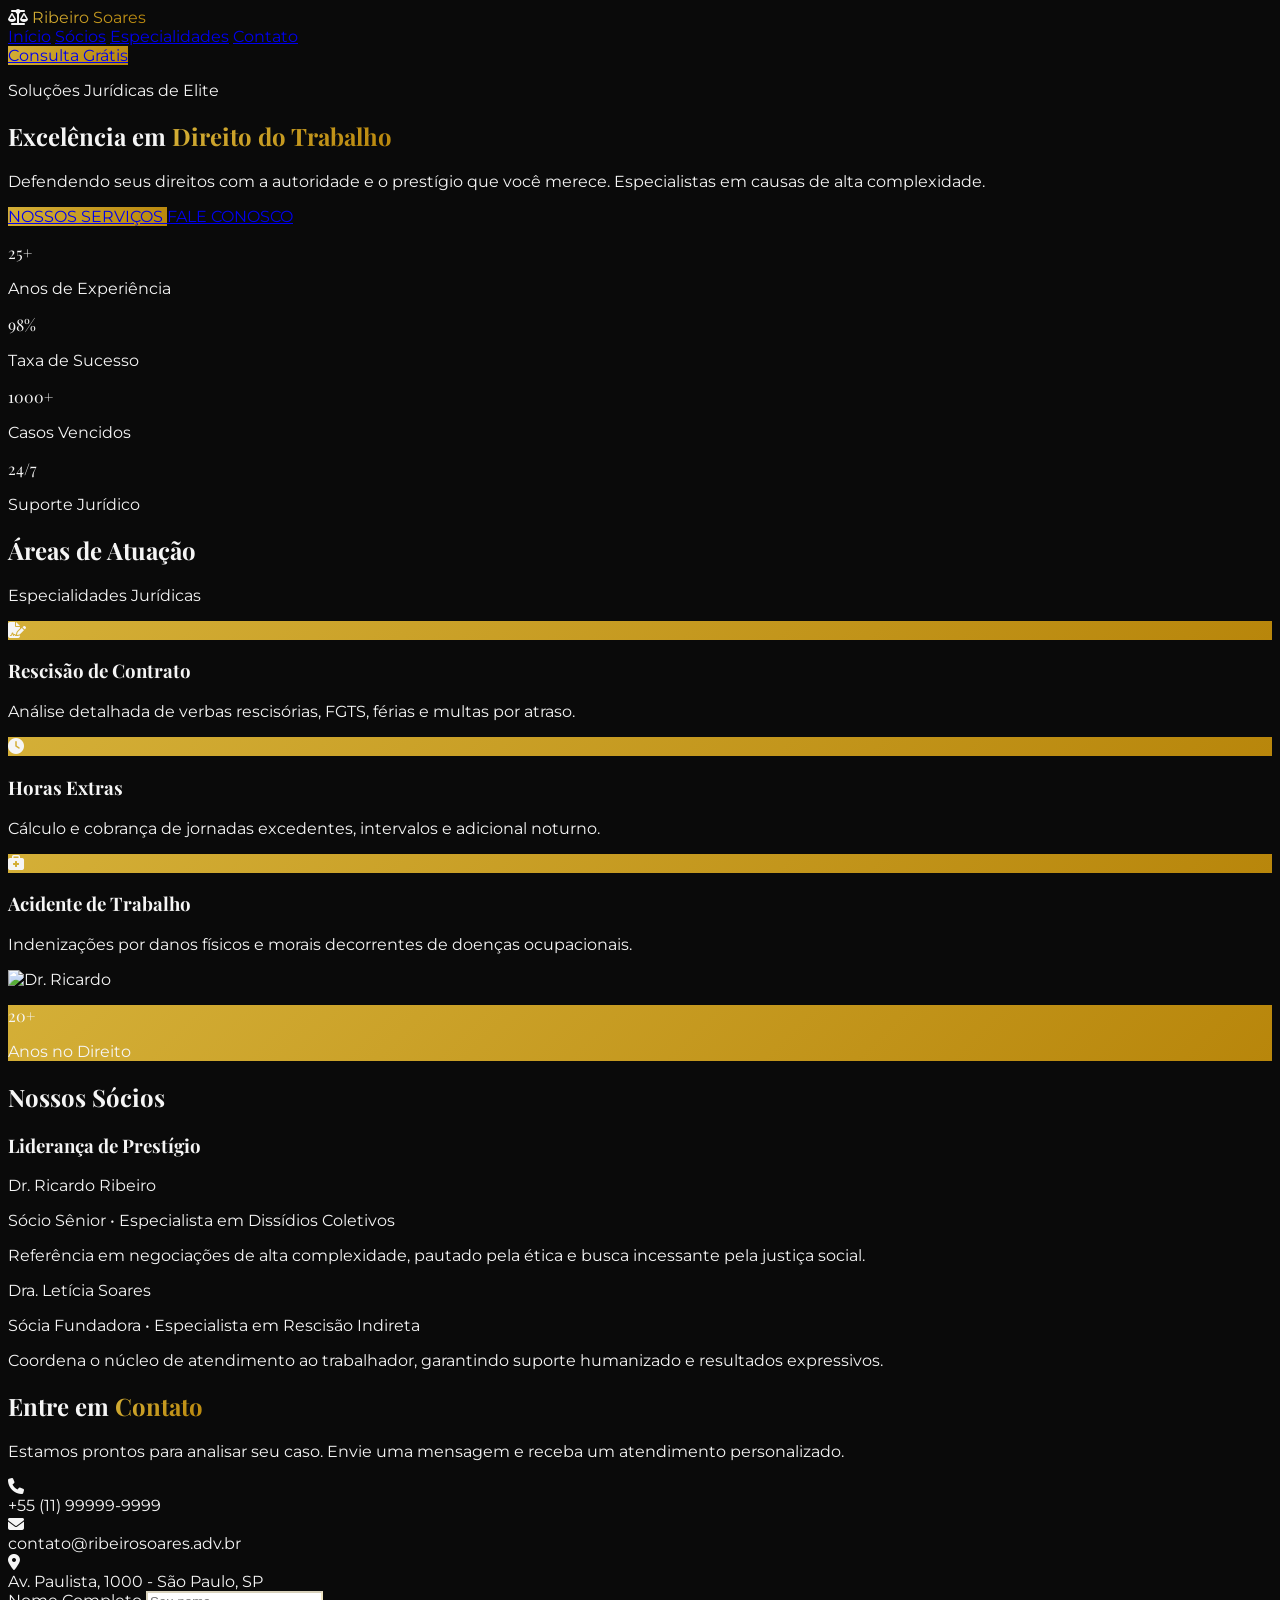
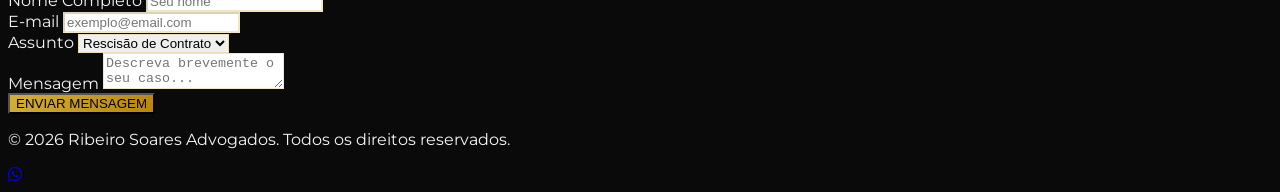
==== WEB_FINAL/index.html @ c2df403e "Add final pure web version - Ribeiro Soares Advogados" ====
<!DOCTYPE html>
<html lang="pt-BR" class="scroll-smooth">
<head>
    <meta charset="UTF-8">
    <meta name="viewport" content="width=device-width, initial-scale=1.0">
    <title>Ribeiro Soares Advogados - Direito do Trabalho</title>
    <script src="https://cdn.tailwindcss.com"></script>
    <link rel="stylesheet" href="https://cdnjs.cloudflare.com/ajax/libs/font-awesome/6.4.0/css/all.min.css">
    <link rel="manifest" href="manifest.json">
    <meta name="theme-color" content="#D4AF37">
    <style>
        @import url('https://fonts.googleapis.com/css2?family=Playfair+Display:wght@400;700&family=Montserrat:wght@300;400;600&display=swap');

        :root {
            --deep-black: #0A0A0A;
            --brushed-gold: #D4AF37;
            --dark-gold: #B8860B;
            --soft-white: #F5F5F5;
        }

        body {
            background-color: var(--deep-black);
            color: var(--soft-white);
            font-family: 'Montserrat', sans-serif;
        }

        h1, h2, h3, .font-serif {
            font-family: 'Playfair Display', serif;
        }

        .gold-gradient {
            background: linear-gradient(135deg, var(--brushed-gold), var(--dark-gold));
            -webkit-background-clip: text;
            -webkit-text-fill-color: transparent;
        }

        .bg-gold {
            background: linear-gradient(135deg, var(--brushed-gold), var(--dark-gold));
        }

        .gold-border {
            border-color: rgba(212, 175, 55, 0.3);
        }

        .shimmer {
            background: linear-gradient(90deg, transparent, rgba(255,255,255,0.2), transparent);
            background-size: 200% 100%;
            animation: shimmer 3s infinite;
        }

        @keyframes shimmer {
            0% { background-position: -200% 0; }
            100% { background-position: 200% 0; }
        }

        .hero-bg {
            background-image: linear-gradient(to bottom, rgba(10, 10, 10, 0.8), rgba(10, 10, 10, 0.9)), url('https://images.unsplash.com/photo-1589829545856-d10d557cf95f?auto=format&fit=crop&w=1920&q=80');
            background-size: cover;
            background-position: center;
        }
    </style>
</head>
<body class="overflow-x-hidden">

    <!-- Navigation -->
    <nav class="fixed w-full z-50 bg-black/80 backdrop-blur-md border-b gold-border">
        <div class="max-w-7xl mx-auto px-6 h-20 flex items-center justify-between">
            <div class="flex items-center space-x-3">
                <i class="fas fa-scale-balanced text-3xl text-[#D4AF37]"></i>
                <span class="text-xl font-bold tracking-widest gold-gradient uppercase">Ribeiro Soares</span>
            </div>
            <div class="hidden md:flex space-x-8 text-sm font-semibold tracking-wider">
                <a href="#inicio" class="hover:text-[#D4AF37] transition-colors uppercase">Início</a>
                <a href="#sobre" class="hover:text-[#D4AF37] transition-colors uppercase">Sócios</a>
                <a href="#servicos" class="hover:text-[#D4AF37] transition-colors uppercase">Especialidades</a>
                <a href="#contato" class="hover:text-[#D4AF37] transition-colors uppercase">Contato</a>
            </div>
            <a href="https://wa.me/5511999999999" class="bg-gold px-6 py-2 rounded-full text-black font-bold text-xs hover:scale-105 transition-transform uppercase tracking-tighter">
                Consulta Grátis
            </a>
        </div>
    </nav>

    <!-- Hero Section -->
    <section id="inicio" class="hero-bg min-h-screen flex items-center justify-center pt-20 px-6">
        <div class="max-w-4xl text-center">
            <p class="text-[#D4AF37] tracking-[0.5em] mb-6 text-sm font-light uppercase animate-pulse">Soluções Jurídicas de Elite</p>
            <h1 class="text-5xl md:text-7xl font-bold mb-8 leading-tight">Excelência em <span class="gold-gradient">Direito do Trabalho</span></h1>
            <p class="text-gray-400 text-lg mb-12 max-w-2xl mx-auto leading-relaxed">
                Defendendo seus direitos com a autoridade e o prestígio que você merece. Especialistas em causas de alta complexidade.
            </p>
            <div class="flex flex-col md:flex-row items-center justify-center gap-6">
                <a href="#servicos" class="bg-gold px-10 py-4 rounded-xl text-black font-bold hover:shadow-[0_0_20px_rgba(212,175,55,0.4)] transition-all">
                    NOSSOS SERVIÇOS
                </a>
                <a href="#contato" class="border border-[#D4AF37] text-white px-10 py-4 rounded-xl font-bold hover:bg-[#D4AF37]/10 transition-all">
                    FALE CONOSCO
                </a>
            </div>
        </div>
    </section>

    <!-- Trust Indicators -->
    <div class="bg-black py-16 gold-border border-y">
        <div class="max-w-7xl mx-auto px-6 grid grid-cols-2 md:grid-cols-4 gap-8 text-center">
            <div>
                <p class="text-4xl font-bold text-[#D4AF37] mb-2 font-serif">25+</p>
                <p class="text-xs text-gray-500 tracking-widest uppercase">Anos de Experiência</p>
            </div>
            <div>
                <p class="text-4xl font-bold text-[#D4AF37] mb-2 font-serif">98%</p>
                <p class="text-xs text-gray-500 tracking-widest uppercase">Taxa de Sucesso</p>
            </div>
            <div>
                <p class="text-4xl font-bold text-[#D4AF37] mb-2 font-serif">1000+</p>
                <p class="text-xs text-gray-500 tracking-widest uppercase">Casos Vencidos</p>
            </div>
            <div>
                <p class="text-4xl font-bold text-[#D4AF37] mb-2 font-serif">24/7</p>
                <p class="text-xs text-gray-500 tracking-widest uppercase">Suporte Jurídico</p>
            </div>
        </div>
    </div>

    <!-- Practice Areas -->
    <section id="servicos" class="py-24 px-6 bg-[#0F0F0F]">
        <div class="max-w-7xl mx-auto text-center mb-16">
            <h2 class="text-[#D4AF37] text-sm tracking-widest mb-4 uppercase">Áreas de Atuação</h2>
            <p class="text-4xl font-bold">Especialidades Jurídicas</p>
        </div>
        <div class="max-w-7xl mx-auto grid grid-cols-1 md:grid-cols-3 gap-8">
            <!-- Card 1 -->
            <div class="bg-[#1A1A1A] p-10 rounded-3xl border gold-border hover:scale-[1.02] transition-all group cursor-default">
                <div class="w-14 h-14 bg-gold rounded-2xl flex items-center justify-center mb-8 shadow-[0_10px_20px_rgba(212,175,55,0.2)]">
                    <i class="fas fa-file-signature text-black text-2xl"></i>
                </div>
                <h3 class="text-2xl font-bold mb-4 group-hover:text-[#D4AF37] transition-colors">Rescisão de Contrato</h3>
                <p class="text-gray-400 leading-relaxed">Análise detalhada de verbas rescisórias, FGTS, férias e multas por atraso.</p>
            </div>
            <!-- Card 2 -->
            <div class="bg-[#1A1A1A] p-10 rounded-3xl border gold-border hover:scale-[1.02] transition-all group cursor-default">
                <div class="w-14 h-14 bg-gold rounded-2xl flex items-center justify-center mb-8 shadow-[0_10px_20px_rgba(212,175,55,0.2)]">
                    <i class="fas fa-clock text-black text-2xl"></i>
                </div>
                <h3 class="text-2xl font-bold mb-4 group-hover:text-[#D4AF37] transition-colors">Horas Extras</h3>
                <p class="text-gray-400 leading-relaxed">Cálculo e cobrança de jornadas excedentes, intervalos e adicional noturno.</p>
            </div>
            <!-- Card 3 -->
            <div class="bg-[#1A1A1A] p-10 rounded-3xl border gold-border hover:scale-[1.02] transition-all group cursor-default">
                <div class="w-14 h-14 bg-gold rounded-2xl flex items-center justify-center mb-8 shadow-[0_10px_20px_rgba(212,175,55,0.2)]">
                    <i class="fas fa-briefcase-medical text-black text-2xl"></i>
                </div>
                <h3 class="text-2xl font-bold mb-4 group-hover:text-[#D4AF37] transition-colors">Acidente de Trabalho</h3>
                <p class="text-gray-400 leading-relaxed">Indenizações por danos físicos e morais decorrentes de doenças ocupacionais.</p>
            </div>
        </div>
    </section>

    <!-- Partners -->
    <section id="sobre" class="py-24 px-6">
        <div class="max-w-7xl mx-auto grid grid-cols-1 md:grid-cols-2 gap-16 items-center">
            <div class="relative">
                <div class="aspect-[4/5] rounded-3xl overflow-hidden border gold-border">
                    <img src="https://images.unsplash.com/photo-1560250097-0b93528c311a?auto=format&fit=crop&w=800&q=80" alt="Dr. Ricardo" class="w-full h-full object-cover">
                </div>
                <div class="absolute -bottom-8 -right-8 bg-gold p-8 rounded-3xl text-black hidden md:block">
                    <p class="text-3xl font-serif font-bold">20+</p>
                    <p class="text-xs font-bold uppercase tracking-widest">Anos no Direito</p>
                </div>
            </div>
            <div>
                <h2 class="text-[#D4AF37] text-sm tracking-widest mb-4 uppercase">Nossos Sócios</h2>
                <h3 class="text-4xl font-bold mb-8">Liderança de Prestígio</h3>
                <div class="space-y-8">
                    <div class="bg-[#1A1A1A] p-6 rounded-2xl border gold-border">
                        <p class="text-xl font-bold text-[#D4AF37]">Dr. Ricardo Ribeiro</p>
                        <p class="text-sm text-gray-400 mb-4">Sócio Sênior • Especialista em Dissídios Coletivos</p>
                        <p class="text-gray-300 leading-relaxed">Referência em negociações de alta complexidade, pautado pela ética e busca incessante pela justiça social.</p>
                    </div>
                    <div class="bg-[#1A1A1A] p-6 rounded-2xl border gold-border">
                        <p class="text-xl font-bold text-[#D4AF37]">Dra. Letícia Soares</p>
                        <p class="text-sm text-gray-400 mb-4">Sócia Fundadora • Especialista em Rescisão Indireta</p>
                        <p class="text-gray-300 leading-relaxed">Coordena o núcleo de atendimento ao trabalhador, garantindo suporte humanizado e resultados expressivos.</p>
                    </div>
                </div>
            </div>
        </div>
    </section>

    <!-- Contact Section -->
    <section id="contato" class="py-24 px-6 bg-[#0F0F0F]">
        <div class="max-w-7xl mx-auto grid grid-cols-1 lg:grid-cols-2 gap-16">
            <div>
                <h2 class="text-5xl font-bold mb-8">Entre em <span class="gold-gradient">Contato</span></h2>
                <p class="text-gray-400 mb-12 text-lg leading-relaxed">
                    Estamos prontos para analisar seu caso. Envie uma mensagem e receba um atendimento personalizado.
                </p>
                <div class="space-y-6">
                    <div class="flex items-center space-x-4">
                        <div class="w-12 h-12 rounded-full border gold-border flex items-center justify-center">
                            <i class="fas fa-phone text-[#D4AF37]"></i>
                        </div>
                        <span>+55 (11) 99999-9999</span>
                    </div>
                    <div class="flex items-center space-x-4">
                        <div class="w-12 h-12 rounded-full border gold-border flex items-center justify-center">
                            <i class="fas fa-envelope text-[#D4AF37]"></i>
                        </div>
                        <span>contato@ribeirosoares.adv.br</span>
                    </div>
                    <div class="flex items-center space-x-4">
                        <div class="w-12 h-12 rounded-full border gold-border flex items-center justify-center">
                            <i class="fas fa-location-dot text-[#D4AF37]"></i>
                        </div>
                        <span>Av. Paulista, 1000 - São Paulo, SP</span>
                    </div>
                </div>
            </div>
            <div class="bg-[#1A1A1A] p-8 md:p-12 rounded-[2.5rem] border gold-border shadow-2xl relative overflow-hidden">
                <div class="shimmer absolute inset-0 opacity-5 pointer-events-none"></div>
                <form class="space-y-6 relative z-10">
                    <div class="grid grid-cols-1 md:grid-cols-2 gap-6">
                        <div class="space-y-2">
                            <label class="text-xs uppercase tracking-widest text-gray-500 font-bold">Nome Completo</label>
                            <input type="text" class="w-full bg-black/50 border gold-border rounded-xl px-4 py-4 focus:border-[#D4AF37] outline-none transition-all" placeholder="Seu nome">
                        </div>
                        <div class="space-y-2">
                            <label class="text-xs uppercase tracking-widest text-gray-500 font-bold">E-mail</label>
                            <input type="email" class="w-full bg-black/50 border gold-border rounded-xl px-4 py-4 focus:border-[#D4AF37] outline-none transition-all" placeholder="exemplo@email.com">
                        </div>
                    </div>
                    <div class="space-y-2">
                        <label class="text-xs uppercase tracking-widest text-gray-500 font-bold">Assunto</label>
                        <select class="w-full bg-black/50 border gold-border rounded-xl px-4 py-4 focus:border-[#D4AF37] outline-none transition-all appearance-none">
                            <option>Rescisão de Contrato</option>
                            <option>Horas Extras</option>
                            <option>Assédio Moral</option>
                            <option>Outros</option>
                        </select>
                    </div>
                    <div class="space-y-2">
                        <label class="text-xs uppercase tracking-widest text-gray-500 font-bold">Mensagem</label>
                        <textarea class="w-full bg-black/50 border gold-border rounded-xl px-4 py-4 h-32 focus:border-[#D4AF37] outline-none transition-all" placeholder="Descreva brevemente o seu caso..."></textarea>
                    </div>
                    <button class="w-full bg-gold py-5 rounded-2xl text-black font-black tracking-widest hover:scale-[1.01] active:scale-95 transition-all">
                        ENVIAR MENSAGEM
                    </button>
                </form>
            </div>
        </div>
    </section>

    <!-- Footer -->
    <footer class="py-12 px-6 border-t gold-border text-center">
        <p class="text-gray-500 text-sm">© 2026 Ribeiro Soares Advogados. Todos os direitos reservados.</p>
    </footer>

    <!-- Floating WhatsApp -->
    <a href="https://wa.me/5511999999999" target="_blank" class="fixed bottom-8 right-8 bg-[#25D366] w-16 h-16 rounded-full flex items-center justify-center text-3xl shadow-2xl hover:scale-110 transition-transform z-50">
        <i class="fab fa-whatsapp text-white"></i>
    </a>

    <script>
        // Register Service Worker for PWA
        if ('serviceWorker' in navigator) {
            window.addEventListener('load', () => {
                navigator.serviceWorker.register('sw.js');
            });
        }
    </script>
</body>
</html>
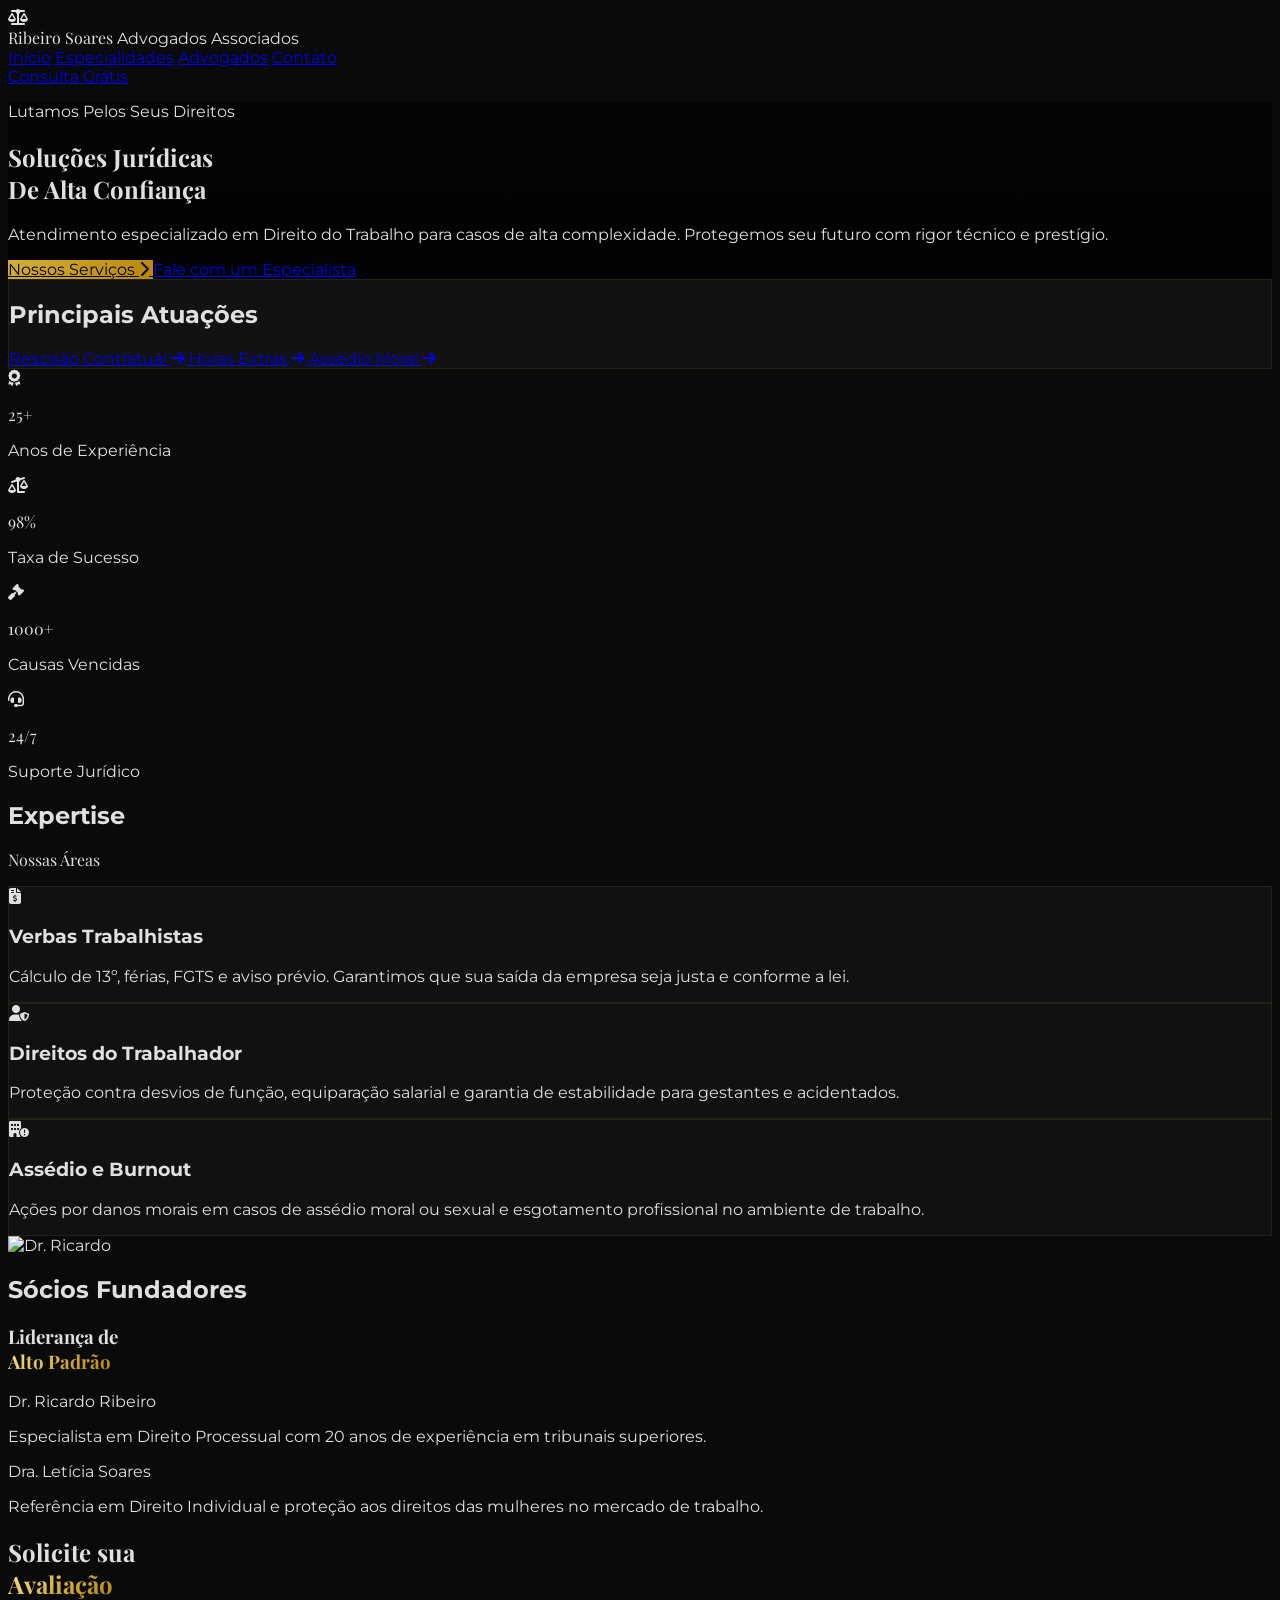
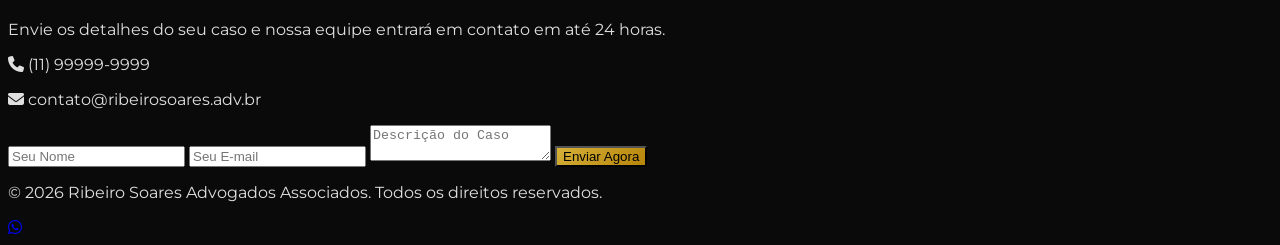
==== commit 5a1beb08: "Final pixel-perfect redesign - Web/PWA Ribeiro Soares Advogados" ====
--- a/WEB_FINAL/index.html
+++ b/WEB_FINAL/index.html
@@ -3,265 +3,256 @@
 <head>
     <meta charset="UTF-8">
     <meta name="viewport" content="width=device-width, initial-scale=1.0">
-    <title>Ribeiro Soares Advogados - Direito do Trabalho</title>
+    <title>Ribeiro Soares Advogados | Excelência Jurídica</title>
     <script src="https://cdn.tailwindcss.com"></script>
     <link rel="stylesheet" href="https://cdnjs.cloudflare.com/ajax/libs/font-awesome/6.4.0/css/all.min.css">
     <link rel="manifest" href="manifest.json">
-    <meta name="theme-color" content="#D4AF37">
+    <meta name="theme-color" content="#B8860B">
     <style>
-        @import url('https://fonts.googleapis.com/css2?family=Playfair+Display:wght@400;700&family=Montserrat:wght@300;400;600&display=swap');
+        @import url('https://fonts.googleapis.com/css2?family=Playfair+Display:ital,wght@0,400;0,700;1,400&family=Montserrat:wght@300;400;500;600;700&display=swap');
 
         :root {
+            --gold: #D4AF37;
+            --dark-gold: #B8860B;
             --deep-black: #0A0A0A;
-            --brushed-gold: #D4AF37;
-            --dark-gold: #B8860B;
-            --soft-white: #F5F5F5;
         }
 
         body {
             background-color: var(--deep-black);
-            color: var(--soft-white);
+            color: #E0E0E0;
             font-family: 'Montserrat', sans-serif;
         }
 
-        h1, h2, h3, .font-serif {
-            font-family: 'Playfair Display', serif;
-        }
-
-        .gold-gradient {
-            background: linear-gradient(135deg, var(--brushed-gold), var(--dark-gold));
+        .serif { font-family: 'Playfair Display', serif; }
+
+        .gold-gradient-text {
+            background: linear-gradient(135deg, #F9E29C 0%, #D4AF37 50%, #B8860B 100%);
             -webkit-background-clip: text;
             -webkit-text-fill-color: transparent;
         }
 
-        .bg-gold {
-            background: linear-gradient(135deg, var(--brushed-gold), var(--dark-gold));
-        }
-
-        .gold-border {
-            border-color: rgba(212, 175, 55, 0.3);
-        }
-
-        .shimmer {
-            background: linear-gradient(90deg, transparent, rgba(255,255,255,0.2), transparent);
-            background-size: 200% 100%;
-            animation: shimmer 3s infinite;
-        }
-
-        @keyframes shimmer {
-            0% { background-position: -200% 0; }
-            100% { background-position: 200% 0; }
+        .btn-gold {
+            background: linear-gradient(135deg, #D4AF37, #B8860B);
+            color: black;
+            transition: all 0.3s ease;
+        }
+
+        .btn-gold:hover {
+            box-shadow: 0 0 20px rgba(212, 175, 55, 0.4);
+            transform: translateY(-2px);
         }
 
         .hero-bg {
-            background-image: linear-gradient(to bottom, rgba(10, 10, 10, 0.8), rgba(10, 10, 10, 0.9)), url('https://images.unsplash.com/photo-1589829545856-d10d557cf95f?auto=format&fit=crop&w=1920&q=80');
+            background: linear-gradient(rgba(0,0,0,0.6), rgba(0,0,0,0.8)), url('https://images.unsplash.com/photo-1505664194779-8beaceb93744?q=80&w=2070&auto=format&fit=crop');
             background-size: cover;
             background-position: center;
+        }
+
+        .practice-area-card {
+            background: rgba(20, 20, 20, 0.9);
+            border: 1px solid rgba(212, 175, 55, 0.1);
+            backdrop-blur: 10px;
+        }
+
+        .practice-area-item:hover {
+            background: rgba(212, 175, 55, 0.1);
+            color: var(--gold);
+        }
+
+        .card-luxury {
+            background: #111;
+            border: 1px solid rgba(212, 175, 55, 0.1);
+            transition: all 0.4s ease;
+        }
+
+        .card-luxury:hover {
+            border-color: var(--gold);
+            transform: translateY(-5px);
         }
     </style>
 </head>
 <body class="overflow-x-hidden">
 
-    <!-- Navigation -->
-    <nav class="fixed w-full z-50 bg-black/80 backdrop-blur-md border-b gold-border">
-        <div class="max-w-7xl mx-auto px-6 h-20 flex items-center justify-between">
+    <!-- Navbar -->
+    <nav class="fixed w-full z-50 bg-black/95 border-b border-white/5 py-4">
+        <div class="max-w-7xl mx-auto px-6 flex items-center justify-between">
             <div class="flex items-center space-x-3">
                 <i class="fas fa-scale-balanced text-3xl text-[#D4AF37]"></i>
-                <span class="text-xl font-bold tracking-widest gold-gradient uppercase">Ribeiro Soares</span>
-            </div>
-            <div class="hidden md:flex space-x-8 text-sm font-semibold tracking-wider">
-                <a href="#inicio" class="hover:text-[#D4AF37] transition-colors uppercase">Início</a>
-                <a href="#sobre" class="hover:text-[#D4AF37] transition-colors uppercase">Sócios</a>
-                <a href="#servicos" class="hover:text-[#D4AF37] transition-colors uppercase">Especialidades</a>
-                <a href="#contato" class="hover:text-[#D4AF37] transition-colors uppercase">Contato</a>
-            </div>
-            <a href="https://wa.me/5511999999999" class="bg-gold px-6 py-2 rounded-full text-black font-bold text-xs hover:scale-105 transition-transform uppercase tracking-tighter">
+                <div class="flex flex-col">
+                    <span class="text-xl font-bold tracking-widest text-white serif uppercase leading-none">Ribeiro Soares</span>
+                    <span class="text-[9px] tracking-[0.4em] text-gray-500 uppercase font-bold">Advogados Associados</span>
+                </div>
+            </div>
+            <div class="hidden lg:flex space-x-8 text-[10px] font-bold tracking-widest uppercase">
+                <a href="#inicio" class="text-white hover:text-[#D4AF37] transition-colors">Início</a>
+                <a href="#especialidades" class="text-white hover:text-[#D4AF37] transition-colors">Especialidades</a>
+                <a href="#socios" class="text-white hover:text-[#D4AF37] transition-colors">Advogados</a>
+                <a href="#contato" class="text-white hover:text-[#D4AF37] transition-colors">Contato</a>
+            </div>
+            <a href="#contato" class="border border-[#D4AF37] px-6 py-2 rounded-sm text-[10px] font-bold text-[#D4AF37] hover:bg-[#D4AF37] hover:text-black transition-all uppercase tracking-widest">
                 Consulta Grátis
             </a>
         </div>
     </nav>
 
     <!-- Hero Section -->
-    <section id="inicio" class="hero-bg min-h-screen flex items-center justify-center pt-20 px-6">
-        <div class="max-w-4xl text-center">
-            <p class="text-[#D4AF37] tracking-[0.5em] mb-6 text-sm font-light uppercase animate-pulse">Soluções Jurídicas de Elite</p>
-            <h1 class="text-5xl md:text-7xl font-bold mb-8 leading-tight">Excelência em <span class="gold-gradient">Direito do Trabalho</span></h1>
-            <p class="text-gray-400 text-lg mb-12 max-w-2xl mx-auto leading-relaxed">
-                Defendendo seus direitos com a autoridade e o prestígio que você merece. Especialistas em causas de alta complexidade.
-            </p>
-            <div class="flex flex-col md:flex-row items-center justify-center gap-6">
-                <a href="#servicos" class="bg-gold px-10 py-4 rounded-xl text-black font-bold hover:shadow-[0_0_20px_rgba(212,175,55,0.4)] transition-all">
-                    NOSSOS SERVIÇOS
-                </a>
-                <a href="#contato" class="border border-[#D4AF37] text-white px-10 py-4 rounded-xl font-bold hover:bg-[#D4AF37]/10 transition-all">
-                    FALE CONOSCO
-                </a>
-            </div>
-        </div>
-    </section>
-
-    <!-- Trust Indicators -->
-    <div class="bg-black py-16 gold-border border-y">
-        <div class="max-w-7xl mx-auto px-6 grid grid-cols-2 md:grid-cols-4 gap-8 text-center">
-            <div>
-                <p class="text-4xl font-bold text-[#D4AF37] mb-2 font-serif">25+</p>
-                <p class="text-xs text-gray-500 tracking-widest uppercase">Anos de Experiência</p>
-            </div>
-            <div>
-                <p class="text-4xl font-bold text-[#D4AF37] mb-2 font-serif">98%</p>
-                <p class="text-xs text-gray-500 tracking-widest uppercase">Taxa de Sucesso</p>
-            </div>
-            <div>
-                <p class="text-4xl font-bold text-[#D4AF37] mb-2 font-serif">1000+</p>
-                <p class="text-xs text-gray-500 tracking-widest uppercase">Casos Vencidos</p>
-            </div>
-            <div>
-                <p class="text-4xl font-bold text-[#D4AF37] mb-2 font-serif">24/7</p>
-                <p class="text-xs text-gray-500 tracking-widest uppercase">Suporte Jurídico</p>
+    <section id="inicio" class="hero-bg min-h-screen flex items-center pt-20">
+        <div class="max-w-7xl mx-auto px-6 w-full grid grid-cols-1 lg:grid-cols-12 gap-12 items-center">
+            <div class="lg:col-span-8 space-y-8 animate-fade-in">
+                <p class="text-[#D4AF37] tracking-[0.4em] text-xs font-bold uppercase">Lutamos Pelos Seus Direitos</p>
+                <h1 class="text-6xl md:text-8xl font-bold text-white leading-tight serif">
+                    Soluções Jurídicas <br>
+                    <span class="italic font-normal">De Alta Confiança</span>
+                </h1>
+                <p class="text-gray-400 text-lg max-w-xl leading-relaxed">
+                    Atendimento especializado em Direito do Trabalho para casos de alta complexidade. Protegemos seu futuro com rigor técnico e prestígio.
+                </p>
+                <div class="flex flex-col sm:flex-row gap-6 pt-4">
+                    <a href="#especialidades" class="btn-gold px-10 py-4 rounded-sm font-bold text-xs uppercase tracking-widest flex items-center justify-center">
+                        Nossos Serviços <i class="fas fa-chevron-right ml-3 text-[10px]"></i>
+                    </a>
+                    <a href="#contato" class="border border-white/20 text-white px-10 py-4 rounded-sm font-bold text-xs uppercase tracking-widest hover:bg-white/5 transition-all text-center">
+                        Fale com um Especialista
+                    </a>
+                </div>
+            </div>
+            <div class="lg:col-span-4 hidden lg:block">
+                <div class="practice-area-card p-8 rounded-sm shadow-2xl">
+                    <h2 class="text-xs font-bold tracking-[0.3em] uppercase text-gray-400 mb-8 pb-4 border-b border-white/5">Principais Atuações</h2>
+                    <div class="space-y-1">
+                        <a href="#especialidades" class="practice-area-item flex items-center justify-between p-4 transition-all group">
+                            <span class="text-xs font-bold tracking-widest uppercase">Rescisão Contratual</span>
+                            <i class="fas fa-arrow-right text-[10px] opacity-0 group-hover:opacity-100 transition-opacity"></i>
+                        </a>
+                        <a href="#especialidades" class="practice-area-item flex items-center justify-between p-4 transition-all group">
+                            <span class="text-xs font-bold tracking-widest uppercase">Horas Extras</span>
+                            <i class="fas fa-arrow-right text-[10px] opacity-0 group-hover:opacity-100 transition-opacity"></i>
+                        </a>
+                        <a href="#especialidades" class="practice-area-item flex items-center justify-between p-4 transition-all group">
+                            <span class="text-xs font-bold tracking-widest uppercase">Assédio Moral</span>
+                            <i class="fas fa-arrow-right text-[10px] opacity-0 group-hover:opacity-100 transition-opacity"></i>
+                        </a>
+                    </div>
+                </div>
+            </div>
+        </div>
+    </section>
+
+    <!-- Metrics Bar -->
+    <div class="bg-black py-16 border-b border-white/5">
+        <div class="max-w-7xl mx-auto px-6 grid grid-cols-2 md:grid-cols-4 gap-12 text-center md:text-left">
+            <div class="flex flex-col md:flex-row items-center md:space-x-6">
+                <i class="fas fa-award text-3xl text-[#D4AF37] mb-4 md:mb-0"></i>
+                <div>
+                    <p class="text-3xl font-bold text-white serif">25+</p>
+                    <p class="text-[9px] text-gray-500 tracking-widest font-bold uppercase">Anos de Experiência</p>
+                </div>
+            </div>
+            <div class="flex flex-col md:flex-row items-center md:space-x-6">
+                <i class="fas fa-scale-unbalanced text-3xl text-[#D4AF37] mb-4 md:mb-0"></i>
+                <div>
+                    <p class="text-3xl font-bold text-white serif">98%</p>
+                    <p class="text-[9px] text-gray-500 tracking-widest font-bold uppercase">Taxa de Sucesso</p>
+                </div>
+            </div>
+            <div class="flex flex-col md:flex-row items-center md:space-x-6">
+                <i class="fas fa-gavel text-3xl text-[#D4AF37] mb-4 md:mb-0"></i>
+                <div>
+                    <p class="text-3xl font-bold text-white serif">1000+</p>
+                    <p class="text-[9px] text-gray-500 tracking-widest font-bold uppercase">Causas Vencidas</p>
+                </div>
+            </div>
+            <div class="flex flex-col md:flex-row items-center md:space-x-6">
+                <i class="fas fa-headset text-3xl text-[#D4AF37] mb-4 md:mb-0"></i>
+                <div>
+                    <p class="text-3xl font-bold text-white serif">24/7</p>
+                    <p class="text-[9px] text-gray-500 tracking-widest font-bold uppercase">Suporte Jurídico</p>
+                </div>
             </div>
         </div>
     </div>
 
-    <!-- Practice Areas -->
-    <section id="servicos" class="py-24 px-6 bg-[#0F0F0F]">
-        <div class="max-w-7xl mx-auto text-center mb-16">
-            <h2 class="text-[#D4AF37] text-sm tracking-widest mb-4 uppercase">Áreas de Atuação</h2>
-            <p class="text-4xl font-bold">Especialidades Jurídicas</p>
-        </div>
-        <div class="max-w-7xl mx-auto grid grid-cols-1 md:grid-cols-3 gap-8">
-            <!-- Card 1 -->
-            <div class="bg-[#1A1A1A] p-10 rounded-3xl border gold-border hover:scale-[1.02] transition-all group cursor-default">
-                <div class="w-14 h-14 bg-gold rounded-2xl flex items-center justify-center mb-8 shadow-[0_10px_20px_rgba(212,175,55,0.2)]">
-                    <i class="fas fa-file-signature text-black text-2xl"></i>
-                </div>
-                <h3 class="text-2xl font-bold mb-4 group-hover:text-[#D4AF37] transition-colors">Rescisão de Contrato</h3>
-                <p class="text-gray-400 leading-relaxed">Análise detalhada de verbas rescisórias, FGTS, férias e multas por atraso.</p>
-            </div>
-            <!-- Card 2 -->
-            <div class="bg-[#1A1A1A] p-10 rounded-3xl border gold-border hover:scale-[1.02] transition-all group cursor-default">
-                <div class="w-14 h-14 bg-gold rounded-2xl flex items-center justify-center mb-8 shadow-[0_10px_20px_rgba(212,175,55,0.2)]">
-                    <i class="fas fa-clock text-black text-2xl"></i>
-                </div>
-                <h3 class="text-2xl font-bold mb-4 group-hover:text-[#D4AF37] transition-colors">Horas Extras</h3>
-                <p class="text-gray-400 leading-relaxed">Cálculo e cobrança de jornadas excedentes, intervalos e adicional noturno.</p>
-            </div>
-            <!-- Card 3 -->
-            <div class="bg-[#1A1A1A] p-10 rounded-3xl border gold-border hover:scale-[1.02] transition-all group cursor-default">
-                <div class="w-14 h-14 bg-gold rounded-2xl flex items-center justify-center mb-8 shadow-[0_10px_20px_rgba(212,175,55,0.2)]">
-                    <i class="fas fa-briefcase-medical text-black text-2xl"></i>
-                </div>
-                <h3 class="text-2xl font-bold mb-4 group-hover:text-[#D4AF37] transition-colors">Acidente de Trabalho</h3>
-                <p class="text-gray-400 leading-relaxed">Indenizações por danos físicos e morais decorrentes de doenças ocupacionais.</p>
-            </div>
-        </div>
-    </section>
-
-    <!-- Partners -->
-    <section id="sobre" class="py-24 px-6">
-        <div class="max-w-7xl mx-auto grid grid-cols-1 md:grid-cols-2 gap-16 items-center">
-            <div class="relative">
-                <div class="aspect-[4/5] rounded-3xl overflow-hidden border gold-border">
-                    <img src="https://images.unsplash.com/photo-1560250097-0b93528c311a?auto=format&fit=crop&w=800&q=80" alt="Dr. Ricardo" class="w-full h-full object-cover">
-                </div>
-                <div class="absolute -bottom-8 -right-8 bg-gold p-8 rounded-3xl text-black hidden md:block">
-                    <p class="text-3xl font-serif font-bold">20+</p>
-                    <p class="text-xs font-bold uppercase tracking-widest">Anos no Direito</p>
-                </div>
-            </div>
-            <div>
-                <h2 class="text-[#D4AF37] text-sm tracking-widest mb-4 uppercase">Nossos Sócios</h2>
-                <h3 class="text-4xl font-bold mb-8">Liderança de Prestígio</h3>
-                <div class="space-y-8">
-                    <div class="bg-[#1A1A1A] p-6 rounded-2xl border gold-border">
-                        <p class="text-xl font-bold text-[#D4AF37]">Dr. Ricardo Ribeiro</p>
-                        <p class="text-sm text-gray-400 mb-4">Sócio Sênior • Especialista em Dissídios Coletivos</p>
-                        <p class="text-gray-300 leading-relaxed">Referência em negociações de alta complexidade, pautado pela ética e busca incessante pela justiça social.</p>
+    <!-- Specialties Section -->
+    <section id="especialidades" class="py-32 px-6 bg-[#080808]">
+        <div class="max-w-7xl mx-auto mb-20 text-center">
+            <h2 class="text-[#D4AF37] text-[11px] tracking-[0.5em] mb-4 font-black uppercase">Expertise</h2>
+            <p class="text-5xl font-bold serif text-white">Nossas Áreas</p>
+        </div>
+        <div class="max-w-7xl mx-auto grid grid-cols-1 md:grid-cols-2 lg:grid-cols-3 gap-8">
+            <div class="card-luxury p-10">
+                <i class="fas fa-file-invoice-dollar text-[#D4AF37] text-3xl mb-8"></i>
+                <h3 class="text-xl font-bold mb-4 text-white uppercase tracking-tight">Verbas Trabalhistas</h3>
+                <p class="text-gray-500 text-sm leading-relaxed">Cálculo de 13º, férias, FGTS e aviso prévio. Garantimos que sua saída da empresa seja justa e conforme a lei.</p>
+            </div>
+            <div class="card-luxury p-10">
+                <i class="fas fa-user-shield text-[#D4AF37] text-3xl mb-8"></i>
+                <h3 class="text-xl font-bold mb-4 text-white uppercase tracking-tight">Direitos do Trabalhador</h3>
+                <p class="text-gray-500 text-sm leading-relaxed">Proteção contra desvios de função, equiparação salarial e garantia de estabilidade para gestantes e acidentados.</p>
+            </div>
+            <div class="card-luxury p-10">
+                <i class="fas fa-building-circle-exclamation text-[#D4AF37] text-3xl mb-8"></i>
+                <h3 class="text-xl font-bold mb-4 text-white uppercase tracking-tight">Assédio e Burnout</h3>
+                <p class="text-gray-500 text-sm leading-relaxed">Ações por danos morais em casos de assédio moral ou sexual e esgotamento profissional no ambiente de trabalho.</p>
+            </div>
+        </div>
+    </section>
+
+    <!-- Attorneys Section -->
+    <section id="socios" class="py-32 px-6">
+        <div class="max-w-7xl mx-auto flex flex-col lg:flex-row items-center gap-16">
+            <div class="w-full lg:w-1/2 border border-[#D4AF37]/20 p-2">
+                <img src="https://images.unsplash.com/photo-1560250097-0b93528c311a?q=80&w=1974&auto=format&fit=crop" class="w-full h-full object-cover grayscale hover:grayscale-0 transition-all duration-700" alt="Dr. Ricardo">
+            </div>
+            <div class="w-full lg:w-1/2 space-y-8">
+                <h2 class="text-[#D4AF37] text-[11px] tracking-[0.4em] font-black uppercase">Sócios Fundadores</h2>
+                <h3 class="text-5xl font-bold serif text-white leading-tight">Liderança de <br><span class="gold-gradient-text italic font-normal">Alto Padrão</span></h3>
+                <div class="space-y-6">
+                    <div class="border-l-2 border-[#D4AF37] pl-6">
+                        <p class="text-xl font-bold text-white uppercase tracking-tighter">Dr. Ricardo Ribeiro</p>
+                        <p class="text-gray-400 text-sm leading-relaxed">Especialista em Direito Processual com 20 anos de experiência em tribunais superiores.</p>
                     </div>
-                    <div class="bg-[#1A1A1A] p-6 rounded-2xl border gold-border">
-                        <p class="text-xl font-bold text-[#D4AF37]">Dra. Letícia Soares</p>
-                        <p class="text-sm text-gray-400 mb-4">Sócia Fundadora • Especialista em Rescisão Indireta</p>
-                        <p class="text-gray-300 leading-relaxed">Coordena o núcleo de atendimento ao trabalhador, garantindo suporte humanizado e resultados expressivos.</p>
+                    <div class="border-l-2 border-[#D4AF37] pl-6">
+                        <p class="text-xl font-bold text-white uppercase tracking-tighter">Dra. Letícia Soares</p>
+                        <p class="text-gray-400 text-sm leading-relaxed">Referência em Direito Individual e proteção aos direitos das mulheres no mercado de trabalho.</p>
                     </div>
                 </div>
             </div>
         </div>
     </section>
 
-    <!-- Contact Section -->
-    <section id="contato" class="py-24 px-6 bg-[#0F0F0F]">
-        <div class="max-w-7xl mx-auto grid grid-cols-1 lg:grid-cols-2 gap-16">
-            <div>
-                <h2 class="text-5xl font-bold mb-8">Entre em <span class="gold-gradient">Contato</span></h2>
-                <p class="text-gray-400 mb-12 text-lg leading-relaxed">
-                    Estamos prontos para analisar seu caso. Envie uma mensagem e receba um atendimento personalizado.
-                </p>
-                <div class="space-y-6">
-                    <div class="flex items-center space-x-4">
-                        <div class="w-12 h-12 rounded-full border gold-border flex items-center justify-center">
-                            <i class="fas fa-phone text-[#D4AF37]"></i>
-                        </div>
-                        <span>+55 (11) 99999-9999</span>
-                    </div>
-                    <div class="flex items-center space-x-4">
-                        <div class="w-12 h-12 rounded-full border gold-border flex items-center justify-center">
-                            <i class="fas fa-envelope text-[#D4AF37]"></i>
-                        </div>
-                        <span>contato@ribeirosoares.adv.br</span>
-                    </div>
-                    <div class="flex items-center space-x-4">
-                        <div class="w-12 h-12 rounded-full border gold-border flex items-center justify-center">
-                            <i class="fas fa-location-dot text-[#D4AF37]"></i>
-                        </div>
-                        <span>Av. Paulista, 1000 - São Paulo, SP</span>
-                    </div>
-                </div>
-            </div>
-            <div class="bg-[#1A1A1A] p-8 md:p-12 rounded-[2.5rem] border gold-border shadow-2xl relative overflow-hidden">
-                <div class="shimmer absolute inset-0 opacity-5 pointer-events-none"></div>
-                <form class="space-y-6 relative z-10">
-                    <div class="grid grid-cols-1 md:grid-cols-2 gap-6">
-                        <div class="space-y-2">
-                            <label class="text-xs uppercase tracking-widest text-gray-500 font-bold">Nome Completo</label>
-                            <input type="text" class="w-full bg-black/50 border gold-border rounded-xl px-4 py-4 focus:border-[#D4AF37] outline-none transition-all" placeholder="Seu nome">
-                        </div>
-                        <div class="space-y-2">
-                            <label class="text-xs uppercase tracking-widest text-gray-500 font-bold">E-mail</label>
-                            <input type="email" class="w-full bg-black/50 border gold-border rounded-xl px-4 py-4 focus:border-[#D4AF37] outline-none transition-all" placeholder="exemplo@email.com">
-                        </div>
-                    </div>
-                    <div class="space-y-2">
-                        <label class="text-xs uppercase tracking-widest text-gray-500 font-bold">Assunto</label>
-                        <select class="w-full bg-black/50 border gold-border rounded-xl px-4 py-4 focus:border-[#D4AF37] outline-none transition-all appearance-none">
-                            <option>Rescisão de Contrato</option>
-                            <option>Horas Extras</option>
-                            <option>Assédio Moral</option>
-                            <option>Outros</option>
-                        </select>
-                    </div>
-                    <div class="space-y-2">
-                        <label class="text-xs uppercase tracking-widest text-gray-500 font-bold">Mensagem</label>
-                        <textarea class="w-full bg-black/50 border gold-border rounded-xl px-4 py-4 h-32 focus:border-[#D4AF37] outline-none transition-all" placeholder="Descreva brevemente o seu caso..."></textarea>
-                    </div>
-                    <button class="w-full bg-gold py-5 rounded-2xl text-black font-black tracking-widest hover:scale-[1.01] active:scale-95 transition-all">
-                        ENVIAR MENSAGEM
-                    </button>
+    <!-- Contact Form Section -->
+    <section id="contato" class="py-32 px-6 bg-[#0A0A0A]">
+        <div class="max-w-7xl mx-auto grid grid-cols-1 lg:grid-cols-2 gap-24">
+            <div class="space-y-12">
+                <h2 class="text-6xl font-bold serif text-white">Solicite sua <br><span class="gold-gradient-text italic font-normal text-5xl">Avaliação</span></h2>
+                <p class="text-gray-500 text-lg leading-relaxed">Envie os detalhes do seu caso e nossa equipe entrará em contato em até 24 horas.</p>
+                <div class="space-y-4">
+                    <p class="flex items-center text-white"><i class="fas fa-phone mr-4 text-[#D4AF37]"></i> (11) 99999-9999</p>
+                    <p class="flex items-center text-white"><i class="fas fa-envelope mr-4 text-[#D4AF37]"></i> contato@ribeirosoares.adv.br</p>
+                </div>
+            </div>
+            <div class="bg-[#111] p-12 border border-white/5">
+                <form class="space-y-8">
+                    <input type="text" class="w-full bg-transparent border-b border-white/10 py-4 outline-none text-white focus:border-[#D4AF37] transition-all" placeholder="Seu Nome">
+                    <input type="email" class="w-full bg-transparent border-b border-white/10 py-4 outline-none text-white focus:border-[#D4AF37] transition-all" placeholder="Seu E-mail">
+                    <textarea class="w-full bg-transparent border-b border-white/10 py-4 outline-none text-white focus:border-[#D4AF37] transition-all h-32 resize-none" placeholder="Descrição do Caso"></textarea>
+                    <button class="btn-gold w-full py-5 font-black text-[10px] tracking-[0.4em] uppercase">Enviar Agora</button>
                 </form>
             </div>
         </div>
     </section>
 
     <!-- Footer -->
-    <footer class="py-12 px-6 border-t gold-border text-center">
-        <p class="text-gray-500 text-sm">© 2026 Ribeiro Soares Advogados. Todos os direitos reservados.</p>
+    <footer class="py-12 bg-black text-center border-t border-white/5">
+        <p class="text-gray-600 text-[10px] tracking-widest uppercase">© 2026 Ribeiro Soares Advogados Associados. Todos os direitos reservados.</p>
     </footer>
 
-    <!-- Floating WhatsApp -->
-    <a href="https://wa.me/5511999999999" target="_blank" class="fixed bottom-8 right-8 bg-[#25D366] w-16 h-16 rounded-full flex items-center justify-center text-3xl shadow-2xl hover:scale-110 transition-transform z-50">
+    <!-- WhatsApp Button -->
+    <a href="https://wa.me/5511999999999" target="_blank" class="fixed bottom-8 right-8 bg-[#25D366] w-16 h-16 rounded-full flex items-center justify-center text-3xl shadow-2xl z-[100] hover:scale-110 transition-transform">
         <i class="fab fa-whatsapp text-white"></i>
     </a>
 
     <script>
-        // Register Service Worker for PWA
         if ('serviceWorker' in navigator) {
             window.addEventListener('load', () => {
                 navigator.serviceWorker.register('sw.js');
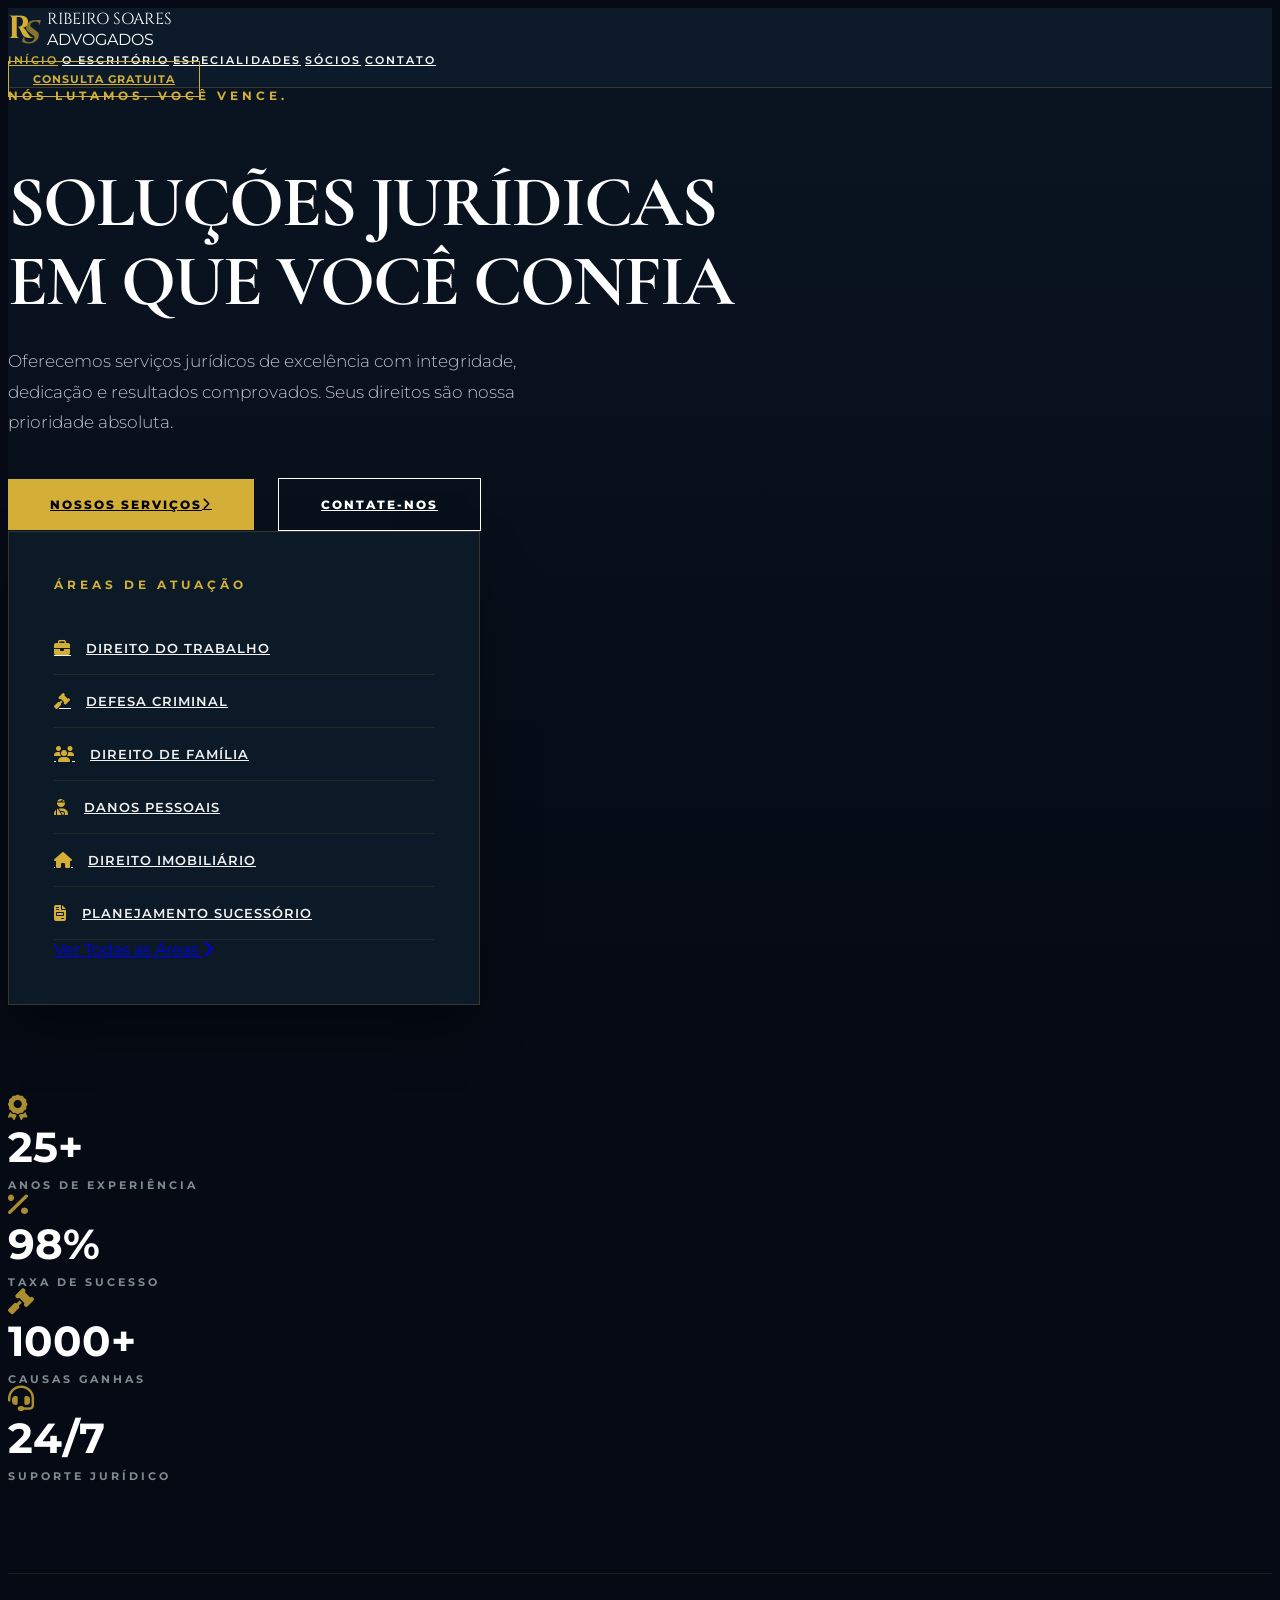
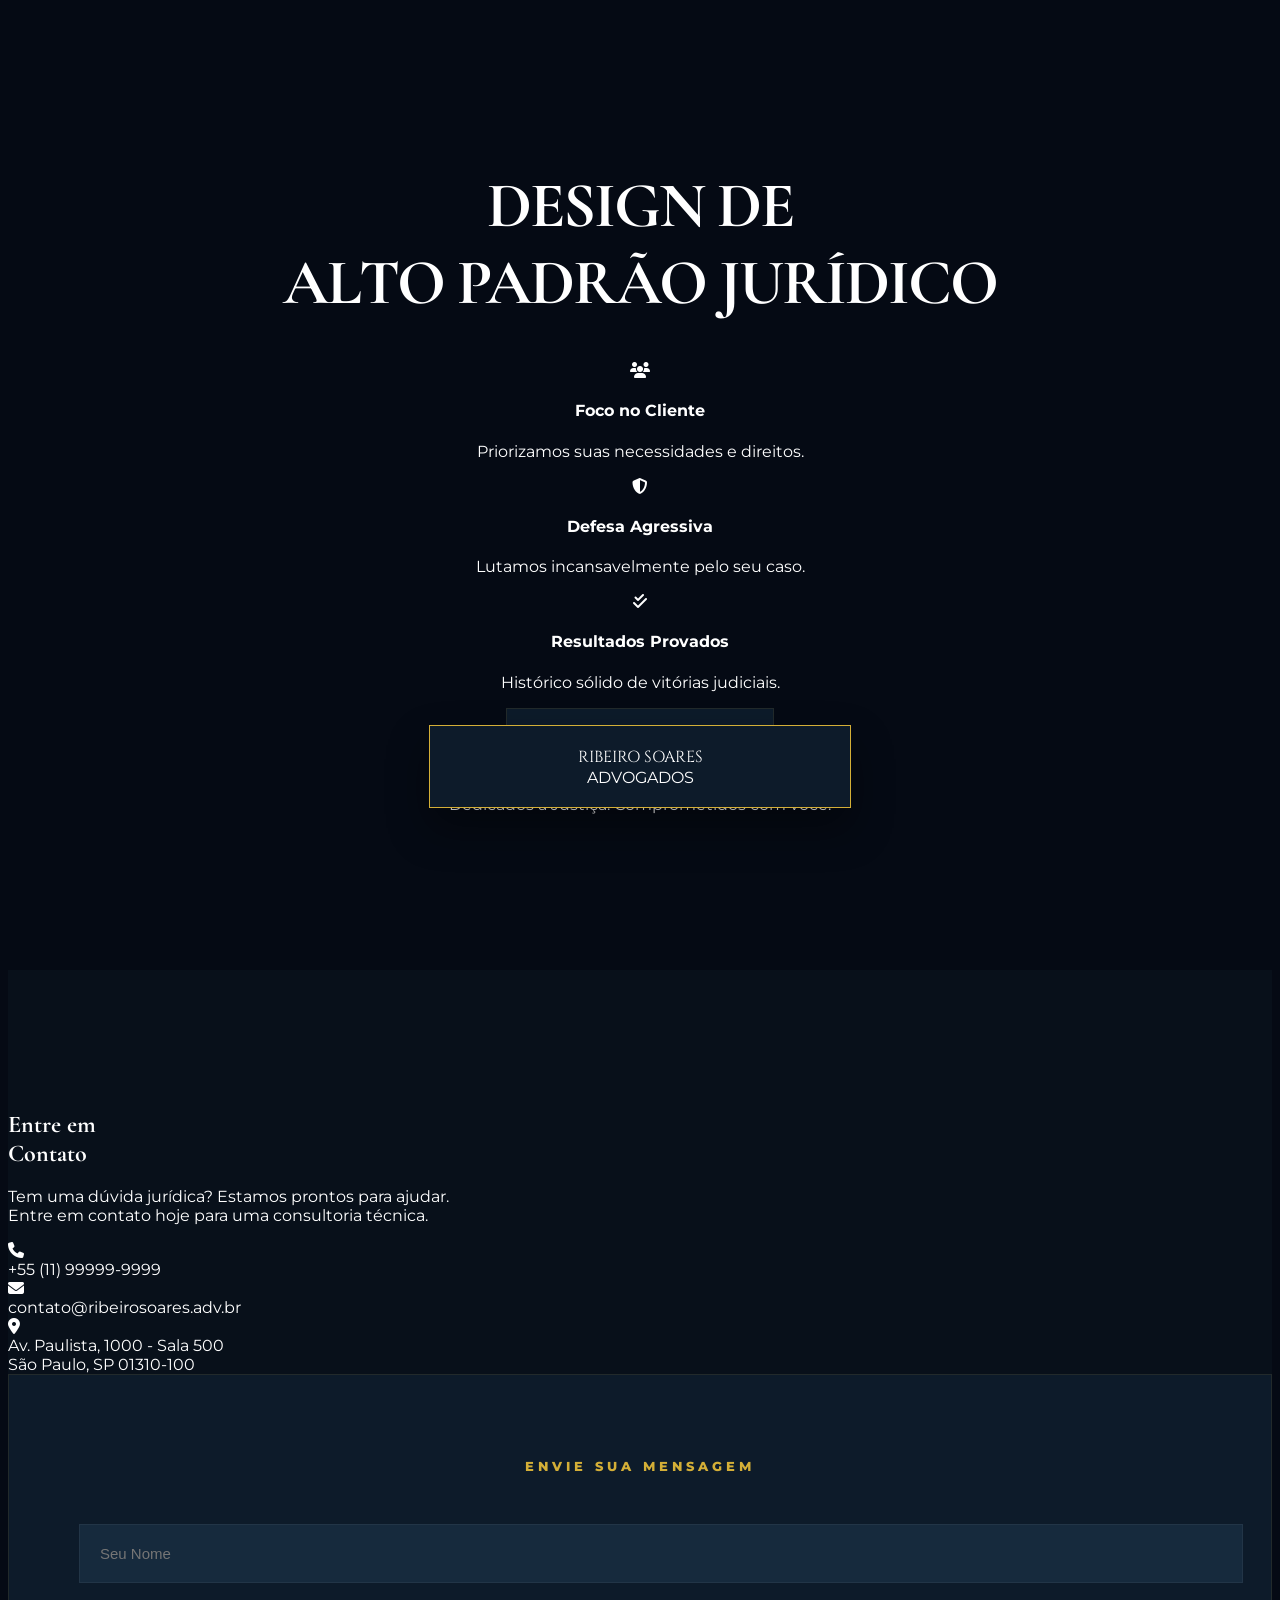
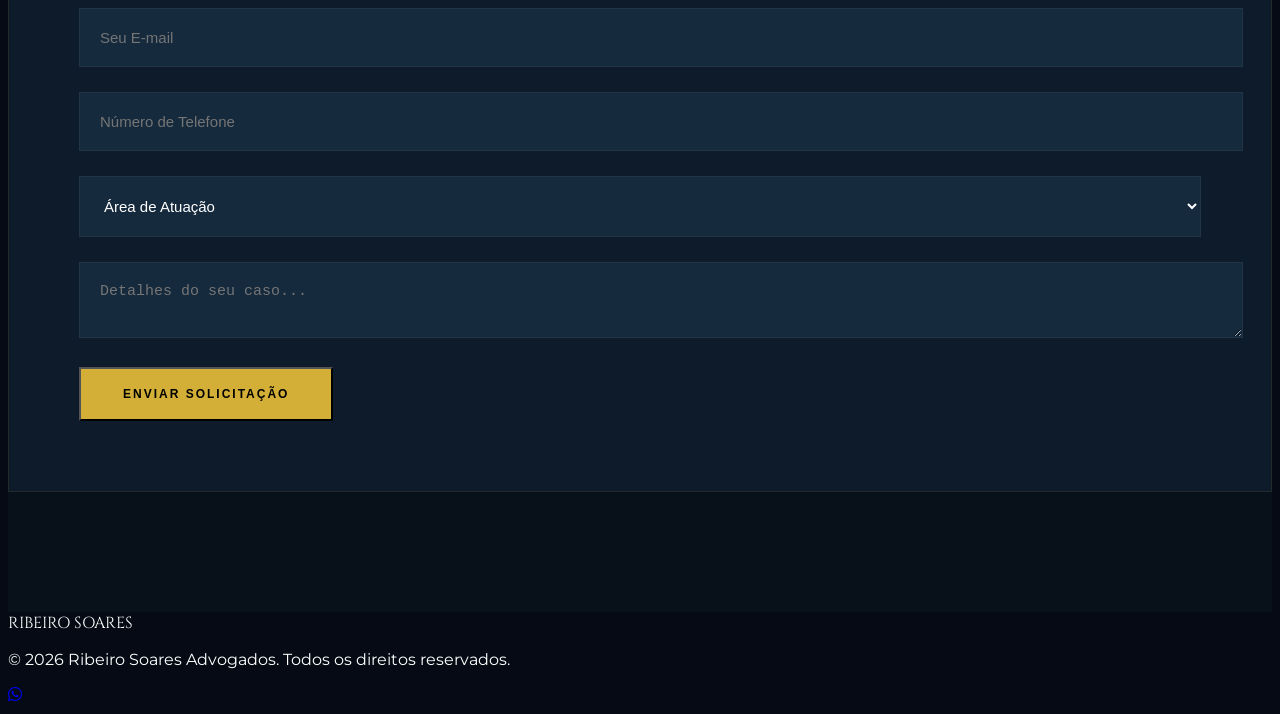
==== commit 149bbfc6: "commit" ====
--- a/WEB_FINAL/index.html
+++ b/WEB_FINAL/index.html
@@ -3,261 +3,447 @@
 <head>
     <meta charset="UTF-8">
     <meta name="viewport" content="width=device-width, initial-scale=1.0">
-    <title>Ribeiro Soares Advogados | Excelência Jurídica</title>
+    <title>Ribeiro Soares Advogados | Excelência em Direito do Trabalho</title>
     <script src="https://cdn.tailwindcss.com"></script>
     <link rel="stylesheet" href="https://cdnjs.cloudflare.com/ajax/libs/font-awesome/6.4.0/css/all.min.css">
     <link rel="manifest" href="manifest.json">
-    <meta name="theme-color" content="#B8860B">
     <style>
-        @import url('https://fonts.googleapis.com/css2?family=Playfair+Display:ital,wght@0,400;0,700;1,400&family=Montserrat:wght@300;400;500;600;700&display=swap');
+        @import url('https://fonts.googleapis.com/css2?family=Cinzel:wght@400;700&family=Cormorant+Garamond:ital,wght@0,400;0,700;1,400&family=Montserrat:wght@300;400;500;600;700&display=swap');
 
         :root {
-            --gold: #D4AF37;
-            --dark-gold: #B8860B;
-            --deep-black: #0A0A0A;
+            --navy: #0d1b2a; /* Azul marinho luxo conforme logo */
+            --gold: #d4af37; /* Dourado champagne */
+            --gold-hover: #f9e29c;
+            --bg-body: #050a14;
+            --border-color: rgba(212, 175, 55, 0.2);
         }
 
         body {
-            background-color: var(--deep-black);
-            color: #E0E0E0;
+            background-color: var(--bg-body);
+            color: #ffffff;
             font-family: 'Montserrat', sans-serif;
-        }
-
-        .serif { font-family: 'Playfair Display', serif; }
-
-        .gold-gradient-text {
-            background: linear-gradient(135deg, #F9E29C 0%, #D4AF37 50%, #B8860B 100%);
-            -webkit-background-clip: text;
-            -webkit-text-fill-color: transparent;
-        }
-
-        .btn-gold {
-            background: linear-gradient(135deg, #D4AF37, #B8860B);
-            color: black;
-            transition: all 0.3s ease;
-        }
-
-        .btn-gold:hover {
-            box-shadow: 0 0 20px rgba(212, 175, 55, 0.4);
-            transform: translateY(-2px);
-        }
-
-        .hero-bg {
-            background: linear-gradient(rgba(0,0,0,0.6), rgba(0,0,0,0.8)), url('https://images.unsplash.com/photo-1505664194779-8beaceb93744?q=80&w=2070&auto=format&fit=crop');
+            overflow-x: hidden;
+        }
+
+        .serif { font-family: 'Cormorant Garamond', serif; }
+        .logo-font { font-family: 'Cinzel', serif; }
+
+        /* HEADER */
+        header {
+            background-color: rgba(13, 27, 42, 0.98);
+            border-bottom: 1px solid var(--border-color);
+        }
+
+        .nav-link {
+            font-size: 11px;
+            font-weight: 600;
+            letter-spacing: 2px;
+            text-transform: uppercase;
+            color: #ffffff;
+            transition: color 0.3s;
+        }
+        .nav-link:hover { color: var(--gold); }
+        .nav-link.active { color: var(--gold); }
+
+        .btn-consultation {
+            border: 1px solid var(--gold);
+            padding: 10px 24px;
+            font-size: 11px;
+            font-weight: 700;
+            letter-spacing: 1px;
+            text-transform: uppercase;
+            transition: all 0.3s;
+            color: var(--gold);
+        }
+        .btn-consultation:hover { background-color: var(--gold); color: #000; }
+
+        /* HERO SECTION */
+        .hero {
+            background: linear-gradient(rgba(13, 27, 42, 0.6), rgba(5, 10, 20, 0.9)), url('https://images.unsplash.com/photo-1505664194779-8beaceb93744?q=80&w=2070&auto=format&fit=crop');
             background-size: cover;
             background-position: center;
-        }
-
-        .practice-area-card {
-            background: rgba(20, 20, 20, 0.9);
-            border: 1px solid rgba(212, 175, 55, 0.1);
-            backdrop-blur: 10px;
-        }
-
-        .practice-area-item:hover {
-            background: rgba(212, 175, 55, 0.1);
+            min-height: 100vh;
+            display: flex;
+            align-items: center;
+        }
+
+        .hero-tag {
             color: var(--gold);
-        }
-
-        .card-luxury {
-            background: #111;
-            border: 1px solid rgba(212, 175, 55, 0.1);
-            transition: all 0.4s ease;
-        }
-
-        .card-luxury:hover {
-            border-color: var(--gold);
-            transform: translateY(-5px);
+            font-size: 12px;
+            font-weight: 700;
+            letter-spacing: 4px;
+            text-transform: uppercase;
+            margin-bottom: 15px;
+            display: block;
+        }
+
+        .hero-title {
+            font-size: 72px;
+            font-weight: 700;
+            line-height: 1.1;
+            text-transform: uppercase;
+            margin-bottom: 25px;
+            letter-spacing: -2px;
+        }
+
+        .hero-desc {
+            color: #bdc3c7;
+            font-size: 17px;
+            line-height: 1.8;
+            max-width: 580px;
+            margin-bottom: 40px;
+            font-weight: 300;
+        }
+
+        .btn-primary {
+            background-color: var(--gold);
+            color: #000;
+            padding: 18px 42px;
+            font-size: 12px;
+            font-weight: 800;
+            letter-spacing: 2px;
+            text-transform: uppercase;
+            display: inline-flex;
+            align-items: center;
+            transition: 0.3s;
+        }
+        .btn-primary:hover { background-color: var(--gold-hover); transform: translateY(-2px); }
+
+        .btn-secondary {
+            border: 1px solid #ffffff;
+            color: #ffffff;
+            padding: 18px 42px;
+            font-size: 12px;
+            font-weight: 800;
+            letter-spacing: 2px;
+            text-transform: uppercase;
+            display: inline-flex;
+            align-items: center;
+            transition: 0.3s;
+            margin-left: 20px;
+        }
+        .btn-secondary:hover { background-color: #ffffff; color: #000; transform: translateY(-2px); }
+
+        /* SIDE PRACTICE AREAS */
+        .practice-card {
+            background-color: rgba(13, 27, 42, 0.95);
+            border: 1px solid var(--border-color);
+            padding: 45px;
+            width: 380px;
+            box-shadow: 0 25px 50px -12px rgba(0, 0, 0, 0.5);
+        }
+
+        .practice-title {
+            font-size: 12px;
+            font-weight: 700;
+            letter-spacing: 4px;
+            text-transform: uppercase;
+            margin-bottom: 30px;
+            display: block;
+            color: var(--gold);
+        }
+
+        .practice-item {
+            display: flex;
+            align-items: center;
+            padding: 18px 0;
+            border-bottom: 1px solid rgba(212, 175, 55, 0.1);
+            font-size: 13px;
+            font-weight: 600;
+            text-transform: uppercase;
+            letter-spacing: 1px;
+            transition: 0.3s;
+            color: #f1f1f1;
+        }
+        .practice-item:hover { color: var(--gold); padding-left: 10px; }
+        .practice-item i { color: var(--gold); margin-right: 15px; font-size: 16px; }
+
+        /* METRICS */
+        .metrics {
+            padding: 90px 0;
+            background-color: #050a14;
+            border-bottom: 1px solid rgba(212, 175, 55, 0.1);
+        }
+
+        .metric-val { font-size: 42px; font-weight: 700; color: #ffffff; }
+        .metric-label { font-size: 11px; font-weight: 700; letter-spacing: 3px; color: #7f8c8d; text-transform: uppercase; margin-top: 5px; }
+        .metric-icon { color: var(--gold); font-size: 26px; margin-right: 20px; opacity: 0.8; }
+
+        /* LOGO CUSTOM */
+        .logo-rs-wrapper {
+            display: flex;
+            align-items: center;
+            gap: 15px;
+        }
+        .logo-rs-icon {
+            font-size: 32px;
+            color: var(--gold);
+            font-weight: 700;
+            font-family: 'Cinzel', serif;
+            position: relative;
+            line-height: 1;
+        }
+        .logo-rs-icon::before {
+            content: 'R';
+            position: relative;
+            z-index: 2;
+        }
+        .logo-rs-icon::after {
+            content: 'S';
+            position: absolute;
+            left: 12px;
+            top: 5px;
+            opacity: 0.6;
+            z-index: 1;
+            font-style: italic;
+        }
+
+        /* LAWYER SECTION */
+        .lawyer-section { padding: 140px 0; text-align: center; background-color: #050a14; }
+        .lawyer-title { font-size: 64px; font-weight: 700; text-transform: uppercase; margin-bottom: 40px; letter-spacing: -2px; }
+        .lawyer-image-container { position: relative; display: inline-block; padding: 25px; border: 1px solid rgba(212, 175, 55, 0.1); background: #0d1b2a; }
+        .lawyer-name-tag {
+            position: absolute;
+            bottom: -30px;
+            left: 50%;
+            transform: translateX(-50%);
+            background-color: var(--navy);
+            border: 1px solid var(--gold);
+            padding: 20px 50px;
+            min-width: 320px;
+            box-shadow: 0 20px 40px rgba(0,0,0,0.4);
+        }
+
+        /* CONTACT SECTION */
+        .contact-section { padding: 120px 0; background-color: #08101a; }
+        .form-container { background-color: #0d1b2a; border: 1px solid rgba(212, 175, 55, 0.1); padding: 70px; }
+        .form-title { font-size: 13px; font-weight: 800; letter-spacing: 4px; color: var(--gold); text-transform: uppercase; text-align: center; margin-bottom: 50px; }
+        .form-input {
+            background: #162a3d;
+            border: 1px solid rgba(255,255,255,0.05);
+            padding: 20px;
+            width: 100%;
+            color: #fff;
+            font-size: 15px;
+            margin-bottom: 25px;
+            outline: none;
+            transition: 0.3s;
+        }
+        .form-input:focus { border-color: var(--gold); background: #1a334d; }
+
+        .footer-logo {
+            opacity: 0.8;
+            transition: 0.3s;
+        }
+        .footer-logo:hover { opacity: 1; }
+
+        .line-decorative {
+            height: 1px;
+            width: 40px;
+            background: var(--gold);
+            display: inline-block;
+            vertical-align: middle;
+            margin: 0 10px;
         }
     </style>
 </head>
-<body class="overflow-x-hidden">
-
-    <!-- Navbar -->
-    <nav class="fixed w-full z-50 bg-black/95 border-b border-white/5 py-4">
-        <div class="max-w-7xl mx-auto px-6 flex items-center justify-between">
-            <div class="flex items-center space-x-3">
-                <i class="fas fa-scale-balanced text-3xl text-[#D4AF37]"></i>
+<body>
+
+    <!-- Header / Navbar -->
+    <header class="fixed w-full z-50">
+        <div class="max-w-7xl mx-auto px-10 h-28 flex items-center justify-between">
+            <!-- Novo Logo Ribeiro Soares -->
+            <div class="logo-rs-wrapper group cursor-pointer">
+                <div class="logo-rs-icon"></div>
+                <div class="flex flex-col border-l border-white/10 pl-4">
+                    <div class="text-2xl font-bold tracking-[2px] logo-font leading-none text-white group-hover:text-[#d4af37] transition-colors">RIBEIRO SOARES</div>
+                    <div class="flex items-center mt-1">
+                        <div class="h-[1px] w-3 bg-[#d4af37]"></div>
+                        <div class="text-[10px] font-bold tracking-[3px] text-[#d4af37] uppercase mx-2">ADVOGADOS</div>
+                        <div class="h-[1px] w-3 bg-[#d4af37]"></div>
+                    </div>
+                </div>
+            </div>
+
+            <div class="hidden lg:flex items-center gap-12">
+                <a href="#" class="nav-link active">Início</a>
+                <a href="#" class="nav-link">O Escritório</a>
+                <a href="#" class="nav-link">Especialidades</a>
+                <a href="#" class="nav-link">Sócios</a>
+                <a href="#" class="nav-link">Contato</a>
+            </div>
+
+            <a href="#" class="btn-consultation">Consulta Gratuita</a>
+        </div>
+    </header>
+
+    <!-- Hero Section -->
+    <section class="hero">
+        <div class="max-w-7xl mx-auto px-10 w-full flex justify-between items-center">
+            <div class="max-w-3xl">
+                <span class="hero-tag">Nós Lutamos. Você Vence.</span>
+                <h1 class="hero-title serif text-white">Soluções Jurídicas <br> em que Você Confia</h1>
+                <p class="hero-desc">Oferecemos serviços jurídicos de excelência com integridade, dedicação e resultados comprovados. Seus direitos são nossa prioridade absoluta.</p>
+                <div class="flex">
+                    <a href="#" class="btn-primary">Nossos Serviços <i class="fas fa-chevron-right ml-4 text-[10px]"></i></a>
+                    <a href="#" class="btn-secondary">Contate-nos</a>
+                </div>
+            </div>
+
+            <!-- Practice Areas Sidebar -->
+            <div class="practice-card hidden lg:block animate-fade-in-right">
+                <span class="practice-title">Áreas de Atuação</span>
                 <div class="flex flex-col">
-                    <span class="text-xl font-bold tracking-widest text-white serif uppercase leading-none">Ribeiro Soares</span>
-                    <span class="text-[9px] tracking-[0.4em] text-gray-500 uppercase font-bold">Advogados Associados</span>
-                </div>
-            </div>
-            <div class="hidden lg:flex space-x-8 text-[10px] font-bold tracking-widest uppercase">
-                <a href="#inicio" class="text-white hover:text-[#D4AF37] transition-colors">Início</a>
-                <a href="#especialidades" class="text-white hover:text-[#D4AF37] transition-colors">Especialidades</a>
-                <a href="#socios" class="text-white hover:text-[#D4AF37] transition-colors">Advogados</a>
-                <a href="#contato" class="text-white hover:text-[#D4AF37] transition-colors">Contato</a>
-            </div>
-            <a href="#contato" class="border border-[#D4AF37] px-6 py-2 rounded-sm text-[10px] font-bold text-[#D4AF37] hover:bg-[#D4AF37] hover:text-black transition-all uppercase tracking-widest">
-                Consulta Grátis
-            </a>
-        </div>
-    </nav>
-
-    <!-- Hero Section -->
-    <section id="inicio" class="hero-bg min-h-screen flex items-center pt-20">
-        <div class="max-w-7xl mx-auto px-6 w-full grid grid-cols-1 lg:grid-cols-12 gap-12 items-center">
-            <div class="lg:col-span-8 space-y-8 animate-fade-in">
-                <p class="text-[#D4AF37] tracking-[0.4em] text-xs font-bold uppercase">Lutamos Pelos Seus Direitos</p>
-                <h1 class="text-6xl md:text-8xl font-bold text-white leading-tight serif">
-                    Soluções Jurídicas <br>
-                    <span class="italic font-normal">De Alta Confiança</span>
-                </h1>
-                <p class="text-gray-400 text-lg max-w-xl leading-relaxed">
-                    Atendimento especializado em Direito do Trabalho para casos de alta complexidade. Protegemos seu futuro com rigor técnico e prestígio.
-                </p>
-                <div class="flex flex-col sm:flex-row gap-6 pt-4">
-                    <a href="#especialidades" class="btn-gold px-10 py-4 rounded-sm font-bold text-xs uppercase tracking-widest flex items-center justify-center">
-                        Nossos Serviços <i class="fas fa-chevron-right ml-3 text-[10px]"></i>
-                    </a>
-                    <a href="#contato" class="border border-white/20 text-white px-10 py-4 rounded-sm font-bold text-xs uppercase tracking-widest hover:bg-white/5 transition-all text-center">
-                        Fale com um Especialista
-                    </a>
-                </div>
-            </div>
-            <div class="lg:col-span-4 hidden lg:block">
-                <div class="practice-area-card p-8 rounded-sm shadow-2xl">
-                    <h2 class="text-xs font-bold tracking-[0.3em] uppercase text-gray-400 mb-8 pb-4 border-b border-white/5">Principais Atuações</h2>
-                    <div class="space-y-1">
-                        <a href="#especialidades" class="practice-area-item flex items-center justify-between p-4 transition-all group">
-                            <span class="text-xs font-bold tracking-widest uppercase">Rescisão Contratual</span>
-                            <i class="fas fa-arrow-right text-[10px] opacity-0 group-hover:opacity-100 transition-opacity"></i>
-                        </a>
-                        <a href="#especialidades" class="practice-area-item flex items-center justify-between p-4 transition-all group">
-                            <span class="text-xs font-bold tracking-widest uppercase">Horas Extras</span>
-                            <i class="fas fa-arrow-right text-[10px] opacity-0 group-hover:opacity-100 transition-opacity"></i>
-                        </a>
-                        <a href="#especialidades" class="practice-area-item flex items-center justify-between p-4 transition-all group">
-                            <span class="text-xs font-bold tracking-widest uppercase">Assédio Moral</span>
-                            <i class="fas fa-arrow-right text-[10px] opacity-0 group-hover:opacity-100 transition-opacity"></i>
-                        </a>
-                    </div>
-                </div>
+                    <a href="#" class="practice-item"><i class="fas fa-briefcase"></i> Direito do Trabalho</a>
+                    <a href="#" class="practice-item"><i class="fas fa-gavel"></i> Defesa Criminal</a>
+                    <a href="#" class="practice-item"><i class="fas fa-users"></i> Direito de Família</a>
+                    <a href="#" class="practice-item"><i class="fas fa-user-injured"></i> Danos Pessoais</a>
+                    <a href="#" class="practice-item"><i class="fas fa-house"></i> Direito Imobiliário</a>
+                    <a href="#" class="practice-item border-none"><i class="fas fa-file-invoice"></i> Planejamento Sucessório</a>
+                </div>
+                <a href="#" class="block text-center mt-10 text-[10px] font-bold tracking-[3px] text-[#d4af37] uppercase hover:text-white transition-colors">Ver Todas as Áreas <i class="fas fa-chevron-right ml-2 text-[8px]"></i></a>
             </div>
         </div>
     </section>
 
     <!-- Metrics Bar -->
-    <div class="bg-black py-16 border-b border-white/5">
-        <div class="max-w-7xl mx-auto px-6 grid grid-cols-2 md:grid-cols-4 gap-12 text-center md:text-left">
-            <div class="flex flex-col md:flex-row items-center md:space-x-6">
-                <i class="fas fa-award text-3xl text-[#D4AF37] mb-4 md:mb-0"></i>
+    <section class="metrics">
+        <div class="max-w-7xl mx-auto px-10 grid grid-cols-4">
+            <div class="flex items-center justify-center border-r border-white/5">
+                <i class="fas fa-award metric-icon"></i>
                 <div>
-                    <p class="text-3xl font-bold text-white serif">25+</p>
-                    <p class="text-[9px] text-gray-500 tracking-widest font-bold uppercase">Anos de Experiência</p>
-                </div>
-            </div>
-            <div class="flex flex-col md:flex-row items-center md:space-x-6">
-                <i class="fas fa-scale-unbalanced text-3xl text-[#D4AF37] mb-4 md:mb-0"></i>
+                    <div class="metric-val">25+</div>
+                    <div class="metric-label">Anos de Experiência</div>
+                </div>
+            </div>
+            <div class="flex items-center justify-center border-r border-white/5">
+                <i class="fas fa-percent metric-icon"></i>
                 <div>
-                    <p class="text-3xl font-bold text-white serif">98%</p>
-                    <p class="text-[9px] text-gray-500 tracking-widest font-bold uppercase">Taxa de Sucesso</p>
-                </div>
-            </div>
-            <div class="flex flex-col md:flex-row items-center md:space-x-6">
-                <i class="fas fa-gavel text-3xl text-[#D4AF37] mb-4 md:mb-0"></i>
+                    <div class="metric-val">98%</div>
+                    <div class="metric-label">Taxa de Sucesso</div>
+                </div>
+            </div>
+            <div class="flex items-center justify-center border-r border-white/5">
+                <i class="fas fa-gavel metric-icon"></i>
                 <div>
-                    <p class="text-3xl font-bold text-white serif">1000+</p>
-                    <p class="text-[9px] text-gray-500 tracking-widest font-bold uppercase">Causas Vencidas</p>
-                </div>
-            </div>
-            <div class="flex flex-col md:flex-row items-center md:space-x-6">
-                <i class="fas fa-headset text-3xl text-[#D4AF37] mb-4 md:mb-0"></i>
+                    <div class="metric-val">1000+</div>
+                    <div class="metric-label">Causas Ganhas</div>
+                </div>
+            </div>
+            <div class="flex items-center justify-center">
+                <i class="fas fa-headset metric-icon"></i>
                 <div>
-                    <p class="text-3xl font-bold text-white serif">24/7</p>
-                    <p class="text-[9px] text-gray-500 tracking-widest font-bold uppercase">Suporte Jurídico</p>
-                </div>
-            </div>
-        </div>
-    </div>
-
-    <!-- Specialties Section -->
-    <section id="especialidades" class="py-32 px-6 bg-[#080808]">
-        <div class="max-w-7xl mx-auto mb-20 text-center">
-            <h2 class="text-[#D4AF37] text-[11px] tracking-[0.5em] mb-4 font-black uppercase">Expertise</h2>
-            <p class="text-5xl font-bold serif text-white">Nossas Áreas</p>
-        </div>
-        <div class="max-w-7xl mx-auto grid grid-cols-1 md:grid-cols-2 lg:grid-cols-3 gap-8">
-            <div class="card-luxury p-10">
-                <i class="fas fa-file-invoice-dollar text-[#D4AF37] text-3xl mb-8"></i>
-                <h3 class="text-xl font-bold mb-4 text-white uppercase tracking-tight">Verbas Trabalhistas</h3>
-                <p class="text-gray-500 text-sm leading-relaxed">Cálculo de 13º, férias, FGTS e aviso prévio. Garantimos que sua saída da empresa seja justa e conforme a lei.</p>
-            </div>
-            <div class="card-luxury p-10">
-                <i class="fas fa-user-shield text-[#D4AF37] text-3xl mb-8"></i>
-                <h3 class="text-xl font-bold mb-4 text-white uppercase tracking-tight">Direitos do Trabalhador</h3>
-                <p class="text-gray-500 text-sm leading-relaxed">Proteção contra desvios de função, equiparação salarial e garantia de estabilidade para gestantes e acidentados.</p>
-            </div>
-            <div class="card-luxury p-10">
-                <i class="fas fa-building-circle-exclamation text-[#D4AF37] text-3xl mb-8"></i>
-                <h3 class="text-xl font-bold mb-4 text-white uppercase tracking-tight">Assédio e Burnout</h3>
-                <p class="text-gray-500 text-sm leading-relaxed">Ações por danos morais em casos de assédio moral ou sexual e esgotamento profissional no ambiente de trabalho.</p>
+                    <div class="metric-val">24/7</div>
+                    <div class="metric-label">Suporte Jurídico</div>
+                </div>
             </div>
         </div>
     </section>
 
-    <!-- Attorneys Section -->
-    <section id="socios" class="py-32 px-6">
-        <div class="max-w-7xl mx-auto flex flex-col lg:flex-row items-center gap-16">
-            <div class="w-full lg:w-1/2 border border-[#D4AF37]/20 p-2">
-                <img src="https://images.unsplash.com/photo-1560250097-0b93528c311a?q=80&w=1974&auto=format&fit=crop" class="w-full h-full object-cover grayscale hover:grayscale-0 transition-all duration-700" alt="Dr. Ricardo">
-            </div>
-            <div class="w-full lg:w-1/2 space-y-8">
-                <h2 class="text-[#D4AF37] text-[11px] tracking-[0.4em] font-black uppercase">Sócios Fundadores</h2>
-                <h3 class="text-5xl font-bold serif text-white leading-tight">Liderança de <br><span class="gold-gradient-text italic font-normal">Alto Padrão</span></h3>
-                <div class="space-y-6">
-                    <div class="border-l-2 border-[#D4AF37] pl-6">
-                        <p class="text-xl font-bold text-white uppercase tracking-tighter">Dr. Ricardo Ribeiro</p>
-                        <p class="text-gray-400 text-sm leading-relaxed">Especialista em Direito Processual com 20 anos de experiência em tribunais superiores.</p>
-                    </div>
-                    <div class="border-l-2 border-[#D4AF37] pl-6">
-                        <p class="text-xl font-bold text-white uppercase tracking-tighter">Dra. Letícia Soares</p>
-                        <p class="text-gray-400 text-sm leading-relaxed">Referência em Direito Individual e proteção aos direitos das mulheres no mercado de trabalho.</p>
-                    </div>
-                </div>
-            </div>
+    <!-- Lawyer Showcase -->
+    <section class="lawyer-section">
+        <div class="max-w-7xl mx-auto px-10">
+            <h2 class="lawyer-title serif italic text-white">Design de <br> <span class="not-italic font-bold">Alto Padrão Jurídico</span></h2>
+
+            <div class="flex items-center justify-center gap-16 mt-20 mb-24">
+                <div class="text-center w-56 group">
+                    <i class="fas fa-users text-[#d4af37] text-4xl mb-6 transition-transform group-hover:scale-110"></i>
+                    <h4 class="text-xs font-bold uppercase tracking-[3px] text-white mb-3">Foco no Cliente</h4>
+                    <p class="text-[11px] text-gray-500 uppercase leading-relaxed tracking-widest font-medium">Priorizamos suas necessidades e direitos.</p>
+                </div>
+                <div class="text-center w-56 group border-x border-white/5 px-8">
+                    <i class="fas fa-shield-halved text-[#d4af37] text-4xl mb-6 transition-transform group-hover:scale-110"></i>
+                    <h4 class="text-xs font-bold uppercase tracking-[3px] text-white mb-3">Defesa Agressiva</h4>
+                    <p class="text-[11px] text-gray-500 uppercase leading-relaxed tracking-widest font-medium">Lutamos incansavelmente pelo seu caso.</p>
+                </div>
+                <div class="text-center w-56 group">
+                    <i class="fas fa-check-double text-[#d4af37] text-4xl mb-6 transition-transform group-hover:scale-110"></i>
+                    <h4 class="text-xs font-bold uppercase tracking-[3px] text-white mb-3">Resultados Provados</h4>
+                    <p class="text-[11px] text-gray-500 uppercase leading-relaxed tracking-widest font-medium">Histórico sólido de vitórias judiciais.</p>
+                </div>
+            </div>
+
+            <div class="lawyer-image-container">
+                <img src="https://images.unsplash.com/photo-1560250097-0b93528c311a?q=80&w=800&auto=format&fit=crop" alt="Advogado Ribeiro Soares" class="w-[750px] grayscale hover:grayscale-0 transition-all duration-1000 cursor-pointer">
+                <!-- Name Tag conforme logo solicitado -->
+                <div class="lawyer-name-tag">
+                    <div class="text-2xl font-bold tracking-[3px] logo-font text-white">RIBEIRO SOARES</div>
+                    <div class="flex items-center justify-center mt-1">
+                        <div class="h-[1px] w-4 bg-[#d4af37]"></div>
+                        <div class="text-[10px] font-bold tracking-[4px] text-[#d4af37] uppercase mx-3">ADVOGADOS</div>
+                        <div class="h-[1px] w-4 bg-[#d4af37]"></div>
+                    </div>
+                </div>
+            </div>
+
+            <p class="mt-28 text-[11px] font-bold tracking-[6px] text-[#d4af37] uppercase">Dedicados à Justiça. Comprometidos com você.</p>
         </div>
     </section>
 
-    <!-- Contact Form Section -->
-    <section id="contato" class="py-32 px-6 bg-[#0A0A0A]">
-        <div class="max-w-7xl mx-auto grid grid-cols-1 lg:grid-cols-2 gap-24">
+    <!-- Contact Section -->
+    <section class="contact-section">
+        <div class="max-w-7xl mx-auto px-10 grid grid-cols-2 gap-32 items-center">
             <div class="space-y-12">
-                <h2 class="text-6xl font-bold serif text-white">Solicite sua <br><span class="gold-gradient-text italic font-normal text-5xl">Avaliação</span></h2>
-                <p class="text-gray-500 text-lg leading-relaxed">Envie os detalhes do seu caso e nossa equipe entrará em contato em até 24 horas.</p>
-                <div class="space-y-4">
-                    <p class="flex items-center text-white"><i class="fas fa-phone mr-4 text-[#D4AF37]"></i> (11) 99999-9999</p>
-                    <p class="flex items-center text-white"><i class="fas fa-envelope mr-4 text-[#D4AF37]"></i> contato@ribeirosoares.adv.br</p>
-                </div>
-            </div>
-            <div class="bg-[#111] p-12 border border-white/5">
-                <form class="space-y-8">
-                    <input type="text" class="w-full bg-transparent border-b border-white/10 py-4 outline-none text-white focus:border-[#D4AF37] transition-all" placeholder="Seu Nome">
-                    <input type="email" class="w-full bg-transparent border-b border-white/10 py-4 outline-none text-white focus:border-[#D4AF37] transition-all" placeholder="Seu E-mail">
-                    <textarea class="w-full bg-transparent border-b border-white/10 py-4 outline-none text-white focus:border-[#D4AF37] transition-all h-32 resize-none" placeholder="Descrição do Caso"></textarea>
-                    <button class="btn-gold w-full py-5 font-black text-[10px] tracking-[0.4em] uppercase">Enviar Agora</button>
+                <h2 class="text-6xl font-bold serif uppercase tracking-tighter text-white">Entre em <br> Contato</h2>
+                <p class="text-gray-400 text-lg leading-relaxed font-light">Tem uma dúvida jurídica? Estamos prontos para ajudar. <br> Entre em contato hoje para uma consultoria técnica.</p>
+
+                <div class="space-y-10">
+                    <div class="flex items-center gap-8 group">
+                        <div class="w-12 h-12 rounded-full border border-white/10 flex items-center justify-center group-hover:border-[#d4af37] transition-colors">
+                            <i class="fas fa-phone text-[#d4af37] text-xl"></i>
+                        </div>
+                        <span class="text-white font-semibold text-xl tracking-tight">+55 (11) 99999-9999</span>
+                    </div>
+                    <div class="flex items-center gap-8 group">
+                        <div class="w-12 h-12 rounded-full border border-white/10 flex items-center justify-center group-hover:border-[#d4af37] transition-colors">
+                            <i class="fas fa-envelope text-[#d4af37] text-xl"></i>
+                        </div>
+                        <span class="text-white font-semibold text-xl tracking-tight">contato@ribeirosoares.adv.br</span>
+                    </div>
+                    <div class="flex items-center gap-8 group">
+                        <div class="w-12 h-12 rounded-full border border-white/10 flex items-center justify-center group-hover:border-[#d4af37] transition-colors">
+                            <i class="fas fa-location-dot text-[#d4af37] text-xl"></i>
+                        </div>
+                        <span class="text-white font-semibold text-xl tracking-tight leading-relaxed">Av. Paulista, 1000 - Sala 500 <br> São Paulo, SP 01310-100</span>
+                    </div>
+                </div>
+            </div>
+
+            <!-- Form Idêntico -->
+            <div class="form-container shadow-2xl">
+                <h3 class="form-title">Envie sua Mensagem</h3>
+                <form>
+                    <div class="grid grid-cols-2 gap-6">
+                        <input type="text" class="form-input" placeholder="Seu Nome">
+                        <input type="email" class="form-input" placeholder="Seu E-mail">
+                    </div>
+                    <input type="text" class="form-input" placeholder="Número de Telefone">
+                    <select class="form-input text-gray-500">
+                        <option>Área de Atuação</option>
+                        <option>Direito do Trabalho</option>
+                        <option>Direito Civil</option>
+                        <option>Outros</option>
+                    </select>
+                    <textarea class="form-input h-36 resize-none" placeholder="Detalhes do seu caso..."></textarea>
+                    <button type="button" class="btn-primary w-full justify-center mt-6 py-6 shadow-xl">Enviar Solicitação</button>
                 </form>
             </div>
         </div>
     </section>
 
     <!-- Footer -->
-    <footer class="py-12 bg-black text-center border-t border-white/5">
-        <p class="text-gray-600 text-[10px] tracking-widest uppercase">© 2026 Ribeiro Soares Advogados Associados. Todos os direitos reservados.</p>
+    <footer class="py-16 bg-[#050a14] text-center border-t border-white/5">
+        <div class="flex flex-col items-center gap-6 mb-10">
+             <div class="text-lg font-bold tracking-[3px] logo-font text-white opacity-60">RIBEIRO SOARES</div>
+             <div class="h-[1px] w-20 bg-[#d4af37]/30"></div>
+        </div>
+        <p class="text-gray-600 text-[10px] tracking-[5px] uppercase">© 2026 Ribeiro Soares Advogados. Todos os direitos reservados.</p>
     </footer>
 
-    <!-- WhatsApp Button -->
-    <a href="https://wa.me/5511999999999" target="_blank" class="fixed bottom-8 right-8 bg-[#25D366] w-16 h-16 rounded-full flex items-center justify-center text-3xl shadow-2xl z-[100] hover:scale-110 transition-transform">
+    <!-- WhatsApp Floating -->
+    <a href="https://wa.me/5511999999999" target="_blank" class="fixed bottom-10 right-10 bg-[#25D366] w-20 h-20 rounded-full flex items-center justify-center text-4xl shadow-[0_10px_30px_rgba(37,211,102,0.4)] z-[100] transition-transform hover:scale-110">
         <i class="fab fa-whatsapp text-white"></i>
     </a>
 
-    <script>
-        if ('serviceWorker' in navigator) {
-            window.addEventListener('load', () => {
-                navigator.serviceWorker.register('sw.js');
-            });
-        }
-    </script>
 </body>
 </html>
